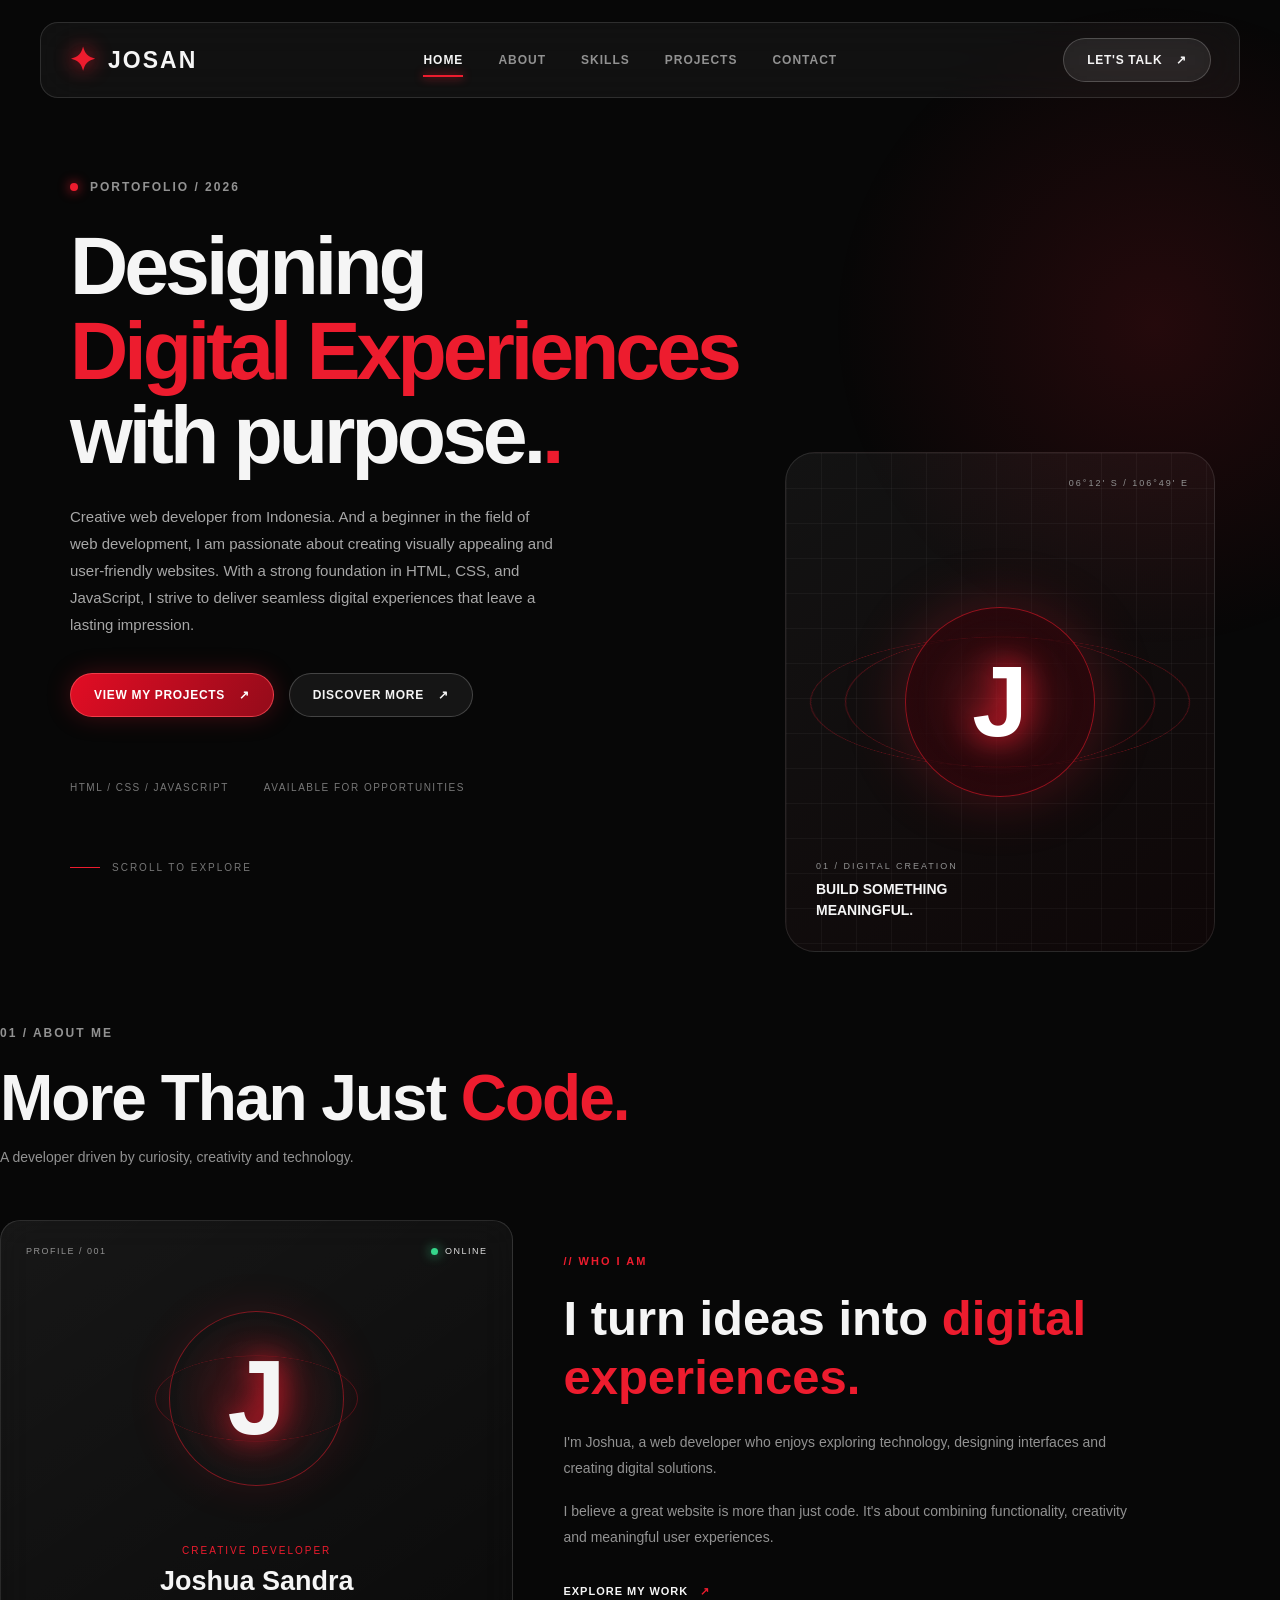
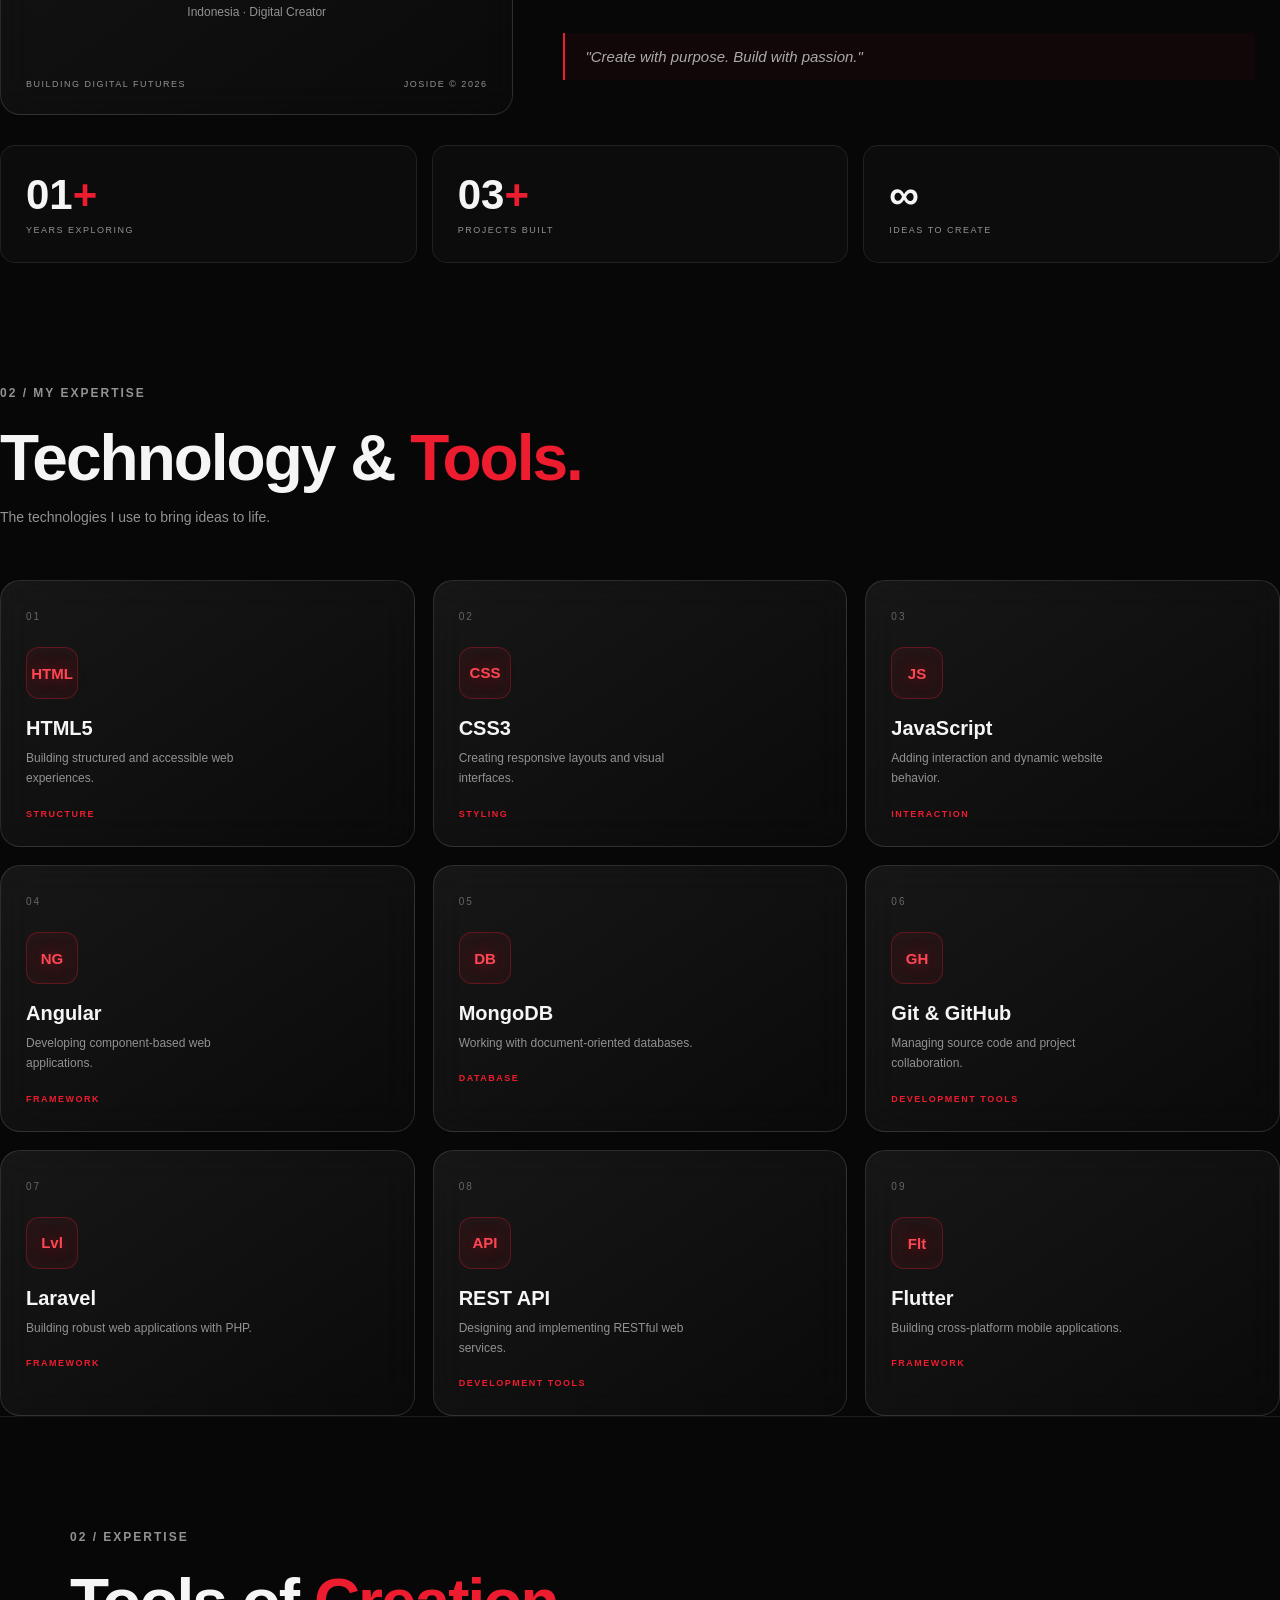
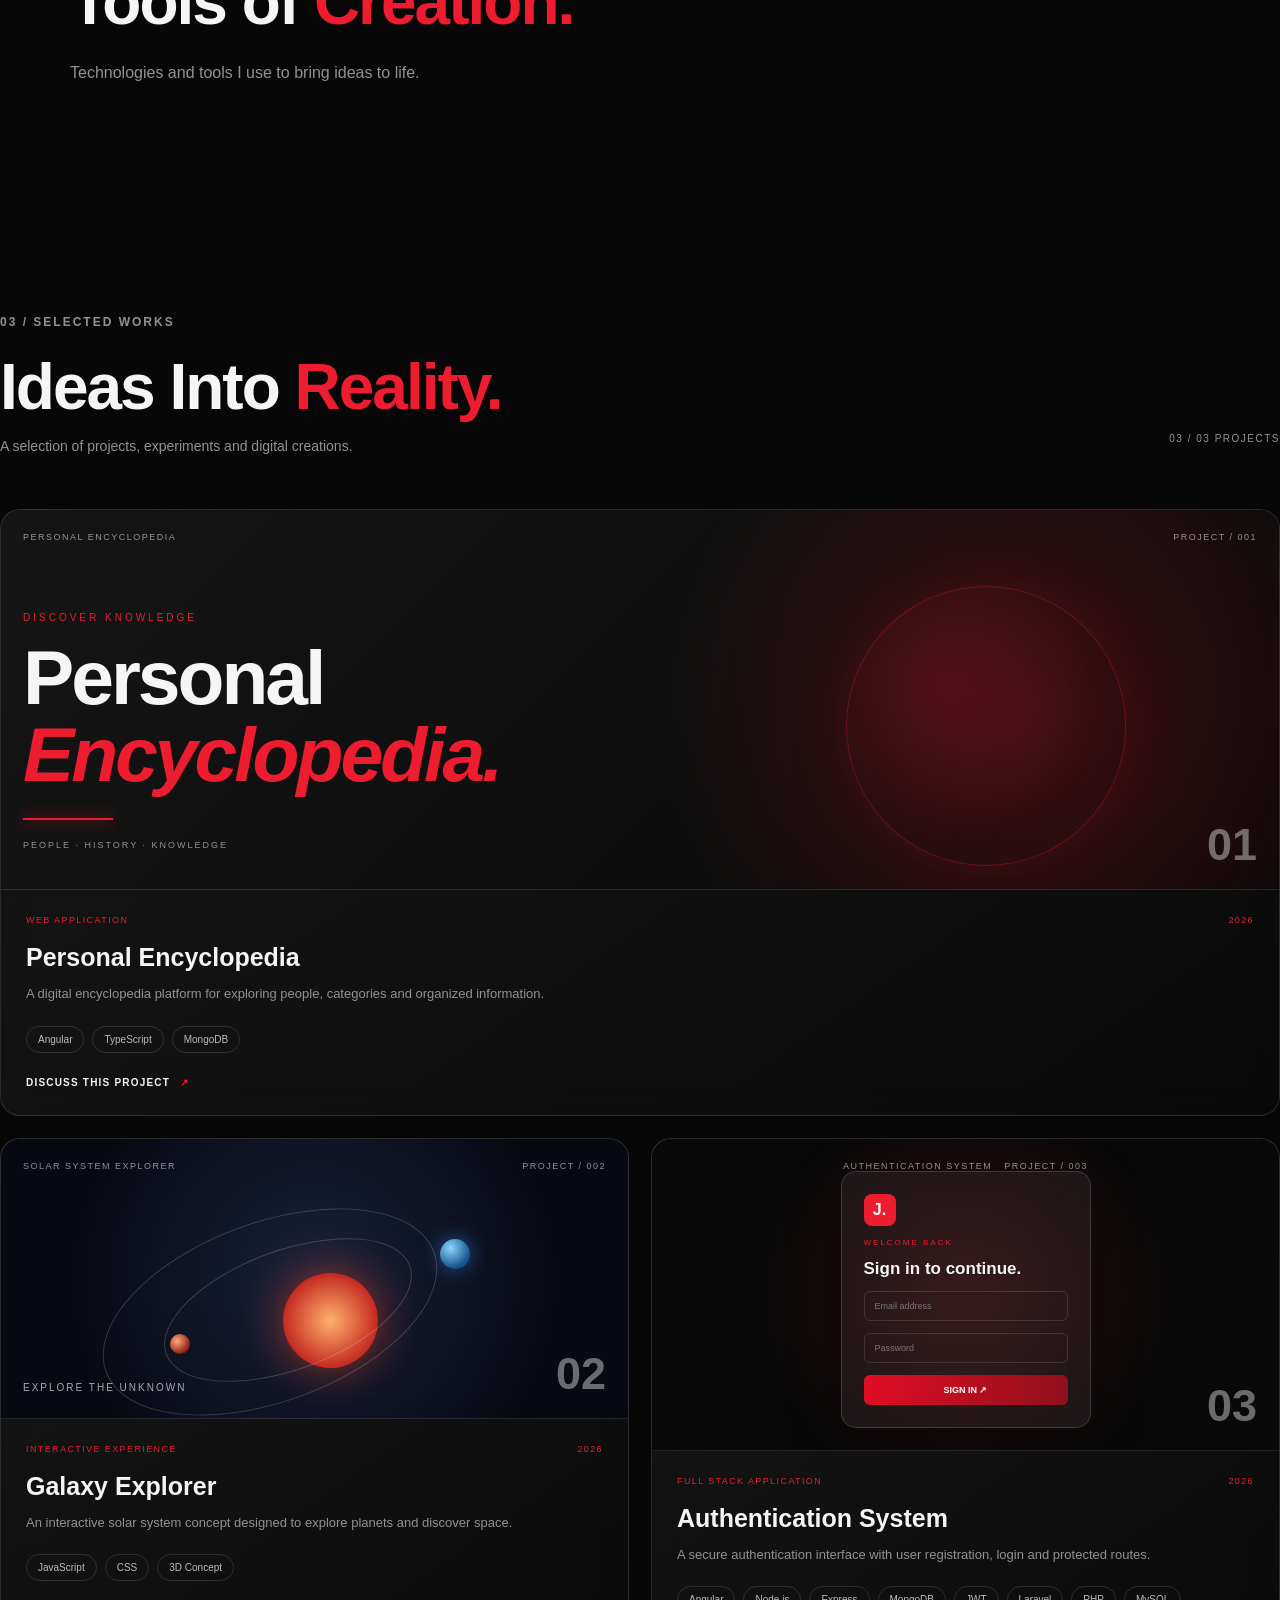
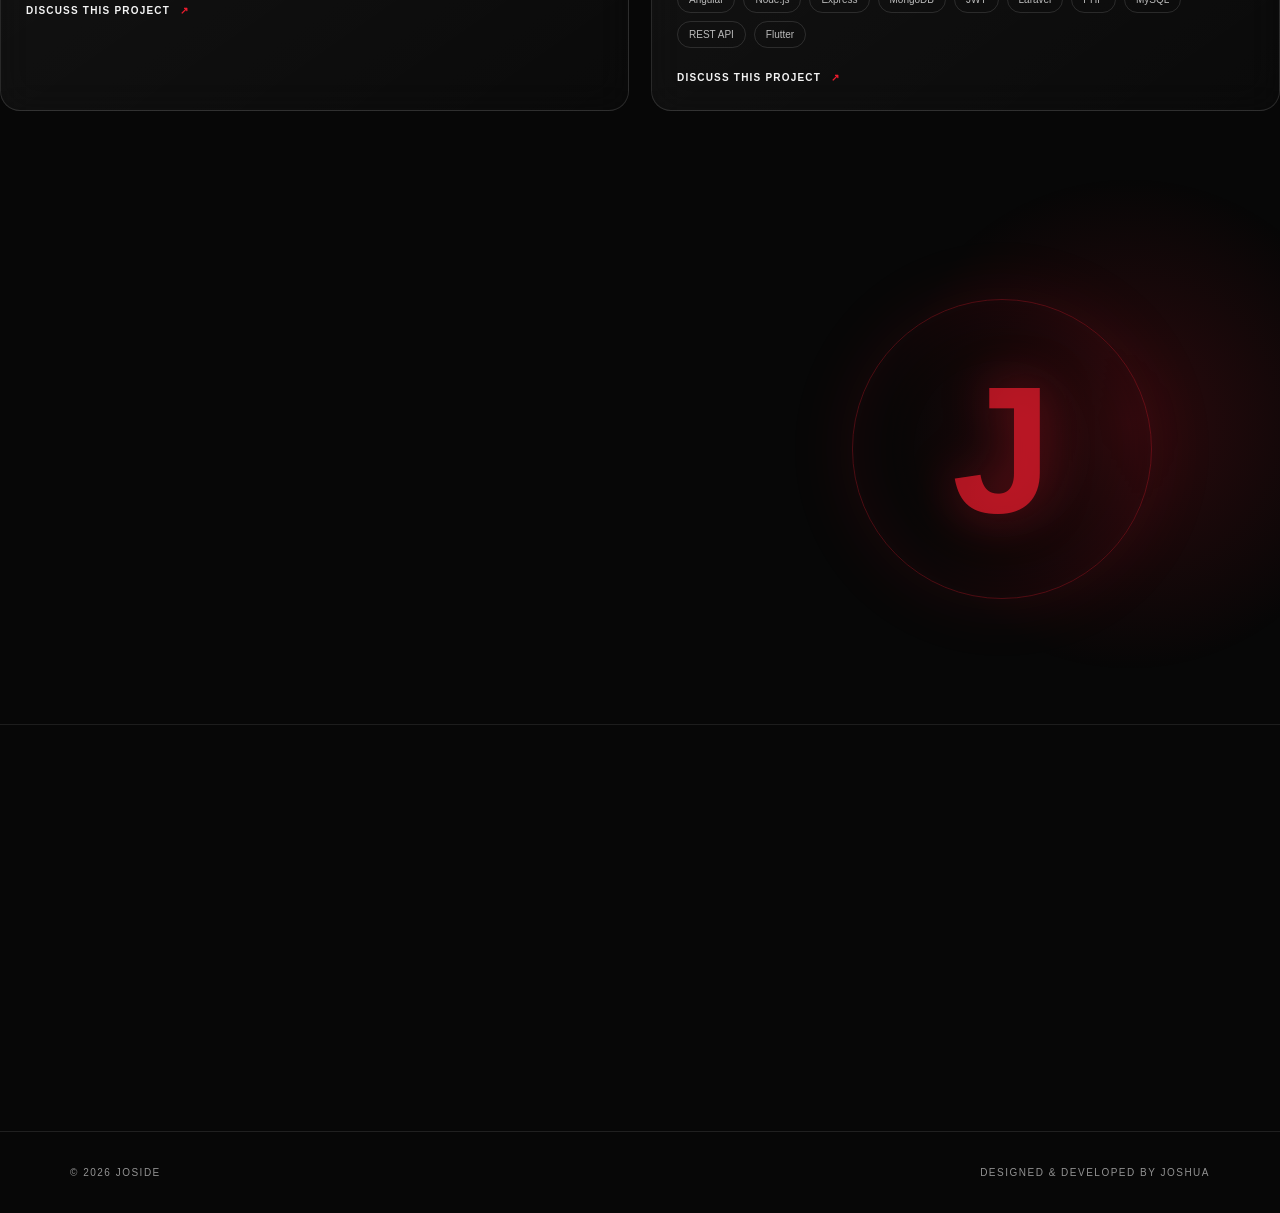
==== index.html @ 6353e004 "first-commit" ====
<!DOCTYPE html>
<html lang="en">
<head>
    <meta charset="UTF-8">
    <meta name="viewport" content="width=device-width, initial-scale=1.0">

    <meta name="description" content="Personal Portofolio.">
    <meta name="author" content="Josan">

    <title>Jp</title>

    <link rel="preconnect" href="https://fonts.googleapis.com">
    <link rel="preconnect" href="https://fonts.gstatic.com" crossorigin>

    <link href="https://fonts.googleapis.com/css2?family=DM+Sans:wght@400;500;600;700&family=Playfair+Display:wght@400;500;600;700&display=swap" rel="stylesheet">

    <link rel="stylesheet" href="css/style.css">
    <link rel="stylesheet" href="css/responsive.css">
</head>

<body>

    <div class="background-glow"></div>

    <header class="navbar">
        <a href="#home" class="logo">
            <span class="logo-symbol">✦</span>
            JOSAN   
        </a>

        <nav class="nav-menu" id="navMenu">
            <a href="#home" class="nav-link">Home</a>
            <a href="#about" class="nav-link">About</a>
            <a href="#skills" class="nav-link">Skills</a>
            <a href="#projects" class="nav-link">Projects</a>
            <a href="#contact" class="nav-link">Contact</a>
        </nav>

        <a href="#contact" class="nav-cta glass-button">
            Let's talk <span>↗</span>
        </a>

        <button class="menu-toggle" id="menuToggle"
            aria-label="Toggle navigation" aria-expanded="false">
            <span></span>
            <span></span>
        </button>
    </header>

    <main>

        <section class="hero section" id="home">

            <div class="hero-content reveal">
                <div class="eyebrow">
                    <span class="status-dot"></span>
                    PORTOFOLIO / 2026
                </div>

                <h1>
                    Designing<br>
                    <span class="text-red">Digital Experiences</span><br>
                    with purpose.<span class="text-red">.</span>
                </h1>

                <p class="hero-description">
                    Creative web developer from Indonesia.
                    And a beginner in the field of web development, I am passionate about creating visually appealing and user-friendly websites. With a strong foundation in HTML, CSS, and JavaScript, I strive to deliver seamless digital experiences that leave a lasting impression.
                </p>

                <div class="hero-actions">
                    <a href="#projects" class="primary-button">
                        View my projects <span>↗</span>
                    </a>

                    <a href="#about" class="glass-button">
                        Discover more <span>↗</span>
                    </a>
                </div>

                 <div class="hero-meta">
                    <span>HTML / CSS / JAVASCRIPT</span>
                    <span>AVAILABLE FOR OPPORTUNITIES</span>
                </div>
            </div>

            <!-- HERO VISUAL -->
            <div class="hero-visual reveal">
                <div class="visual-grid"></div>
                <div class="visual-orbit orbit-one"></div>
                <div class="visual-orbit orbit-two"></div>

                <div class="visual-core">
                    <span>J</span>
                </div>

                <div class="visual-label">
                    <span>01 / DIGITAL CREATION</span>
                    <strong>BUILD SOMETHING<br>MEANINGFUL.</strong>
                </div>

                <div class="visual-coordinate">
                    06°12' S / 106°49' E
                </div>
            </div>

            <div class="scroll-indicator">
                <span></span>
                SCROLL TO EXPLORE
            </div>

        </section>

        <!-- ABOUT -->
        
<!-- ABOUT -->
<section class="section about-section" id="about">

    <div class="section-heading reveal">
        <span class="section-index">01 / ABOUT ME</span>
        <h2>More Than Just <span class="text-red">Code.</span></h2>
        <p class="section-subtitle">
            A developer driven by curiosity, creativity and technology.
        </p>
    </div>

    <div class="about-grid">

        <!-- PROFILE PANEL -->
        <div class="about-profile glass-panel reveal">
            <div class="profile-top">
                <span>PROFILE / 001</span>
                <span class="profile-status">
                    <i></i> ONLINE
                </span>
            </div>

            <div class="profile-avatar">
                <span>J</span>
                <div class="avatar-orbit"></div>
            </div>

            <div class="profile-info">
                <span>CREATIVE DEVELOPER</span>
                <h3>Joshua Sandra</h3>
                <p>Indonesia · Digital Creator</p>
            </div>

            <div class="profile-bottom">
                <span>BUILDING DIGITAL FUTURES</span>
                <span>JOSIDE © 2026</span>
            </div>
        </div>

        <!-- ABOUT TEXT -->
        <div class="about-description reveal">
            <span class="mini-label">// WHO I AM</span>

            <h3>
                I turn ideas into
                <span class="text-red">digital experiences.</span>
            </h3>

            <p>
                I'm Joshua, a web developer who enjoys exploring
                technology, designing interfaces and creating
                digital solutions.
            </p>

            <p>
                I believe a great website is more than just code.
                It's about combining functionality, creativity
                and meaningful user experiences.
            </p>

            <a href="#projects" class="text-link">
                EXPLORE MY WORK <span>↗</span>
            </a>

            <div class="about-quote">
                "Create with purpose. Build with passion."
            </div>
        </div>

        <!-- STATS -->
        <div class="about-stats reveal">
            <div class="stat-item">
                <span class="stat-number">01<span>+</span></span>
                <span class="stat-label">YEARS EXPLORING</span>
            </div>

            <div class="stat-item">
                <span class="stat-number">03<span>+</span></span>
                <span class="stat-label">PROJECTS BUILT</span>
            </div>

            <div class="stat-item">
                <span class="stat-number">∞</span>
                <span class="stat-label">IDEAS TO CREATE</span>
            </div>
        </div>

    </div>
</section>


<!-- SKILLS -->
<section class="section skills-section" id="skills">

    <div class="section-heading reveal">
        <span class="section-index">02 / MY EXPERTISE</span>
        <h2>Technology & <span class="text-red">Tools.</span></h2>
        <p class="section-subtitle">
            The technologies I use to bring ideas to life.
        </p>
    </div>

    <div class="skills-grid">

        <article class="skill-card glass-panel reveal">
            <span class="skill-number">01</span>
            <div class="skill-icon">HTML</div>
            <h3>HTML5</h3>
            <p>Building structured and accessible web experiences.</p>
            <span class="skill-category">STRUCTURE</span>
        </article>

        <article class="skill-card glass-panel reveal">
            <span class="skill-number">02</span>
            <div class="skill-icon">CSS</div>
            <h3>CSS3</h3>
            <p>Creating responsive layouts and visual interfaces.</p>
            <span class="skill-category">STYLING</span>
        </article>

        <article class="skill-card glass-panel reveal">
            <span class="skill-number">03</span>
            <div class="skill-icon">JS</div>
            <h3>JavaScript</h3>
            <p>Adding interaction and dynamic website behavior.</p>
            <span class="skill-category">INTERACTION</span>
        </article>

        <article class="skill-card glass-panel reveal">
            <span class="skill-number">04</span>
            <div class="skill-icon">NG</div>
            <h3>Angular</h3>
            <p>Developing component-based web applications.</p>
            <span class="skill-category">FRAMEWORK</span>
        </article>

        <article class="skill-card glass-panel reveal">
            <span class="skill-number">05</span>
            <div class="skill-icon">DB</div>
            <h3>MongoDB</h3>
            <p>Working with document-oriented databases.</p>
            <span class="skill-category">DATABASE</span>
        </article>

        <article class="skill-card glass-panel reveal">
            <span class="skill-number">06</span>
            <div class="skill-icon">GH</div>
            <h3>Git & GitHub</h3>
            <p>Managing source code and project collaboration.</p>
            <span class="skill-category">DEVELOPMENT TOOLS</span>
        </article>

         <article class="skill-card glass-panel reveal">
            <span class="skill-number">07</span>
            <div class="skill-icon">Lvl</div>
            <h3>Laravel</h3>
            <p>Building robust web applications with PHP.</p>
            <span class="skill-category">FRAMEWORK</span>
        </article>

         <article class="skill-card glass-panel reveal">
            <span class="skill-number">08</span>
            <div class="skill-icon">API</div>
            <h3>REST API</h3>
            <p>Designing and implementing RESTful web services.</p>
            <span class="skill-category">DEVELOPMENT TOOLS</span>
        </article>

         <article class="skill-card glass-panel reveal">
            <span class="skill-number">09</span>
            <div class="skill-icon">Flt</div>
            <h3>Flutter</h3>
            <p>Building cross-platform mobile applications.</p>
            <span class="skill-category">FRAMEWORK</span>
        </article>

    </div>
</section>


        <!-- SKILLS -->
        <section class="section content-section" id="skills">
            <div class="section-heading reveal">
                <span class="section-index">02 / EXPERTISE</span>
                <h2>Tools of <span class="text-red">Creation.</span></h2>
            </div>

            <p class="section-placeholder reveal">
                Technologies and tools I use to bring ideas to life.
            </p>
        </section>

        <!-- PROJECTS -->
       
<!-- PROJECTS -->
<section class="section projects-section" id="projects">

    <div class="projects-heading reveal">
        <div>
            <span class="section-index">03 / SELECTED WORKS</span>
            <h2>Ideas Into <span class="text-red">Reality.</span></h2>
            <p class="section-subtitle">
                A selection of projects, experiments and digital creations.
            </p>
        </div>

        <span class="projects-count">03 / 03 PROJECTS</span>
    </div>

    <div class="projects-grid">

        <!-- PROJECT 01 -->
        <article class="project-card project-featured glass-panel reveal">

            <div class="project-preview encyclopedia-preview">
                <div class="preview-topbar">
                    <span>PERSONAL ENCYCLOPEDIA</span>
                    <span>PROJECT / 001</span>
                </div>

                <div class="encyclopedia-content">
                    <span class="preview-label">DISCOVER KNOWLEDGE</span>
                    <h3>Personal<br><span>Encyclopedia.</span></h3>
                    <div class="preview-line"></div>
                    <span class="preview-caption">PEOPLE · HISTORY · KNOWLEDGE</span>
                </div>

                <div class="preview-orb"></div>
                <span class="preview-index">01</span>
            </div>

            <div class="project-info">
                <div class="project-meta">
                    <span>WEB APPLICATION</span>
                    <span>2026</span>
                </div>

                <h3>Personal Encyclopedia</h3>

                <p>
                    A digital encyclopedia platform for exploring
                    people, categories and organized information.
                </p>

                <div class="project-tags">
                    <span>Angular</span>
                    <span>TypeScript</span>
                    <span>MongoDB</span>
                </div>

                <a href="#contact" class="project-link">
                    DISCUSS THIS PROJECT <span>↗</span>
                </a>
            </div>

        </article>


        <!-- PROJECT 02 -->
        <article class="project-card glass-panel reveal">

            <div class="project-preview galaxy-preview">
                <div class="preview-topbar">
                    <span>SOLAR SYSTEM EXPLORER</span>
                    <span>PROJECT / 002</span>
                </div>

                <div class="planet planet-sun"></div>
                <div class="planet planet-earth"></div>
                <div class="planet planet-mars"></div>

                <div class="planet-orbit orbit-earth"></div>
                <div class="planet-orbit orbit-mars"></div>

                <span class="galaxy-caption">EXPLORE THE UNKNOWN</span>
                <span class="preview-index">02</span>
            </div>

            <div class="project-info">
                <div class="project-meta">
                    <span>INTERACTIVE EXPERIENCE</span>
                    <span>2026</span>
                </div>

                <h3>Galaxy Explorer</h3>

                <p>
                    An interactive solar system concept designed
                    to explore planets and discover space.
                </p>

                <div class="project-tags">
                    <span>JavaScript</span>
                    <span>CSS</span>
                    <span>3D Concept</span>
                </div>

                <a href="#contact" class="project-link">
                    DISCUSS THIS PROJECT <span>↗</span>
                </a>
            </div>

        </article>


        <!-- PROJECT 03 -->
        <article class="project-card glass-panel reveal">

            <div class="project-preview auth-preview">
                <div class="preview-topbar">
                    <span>AUTHENTICATION SYSTEM</span>
                    <span>PROJECT / 003</span>
                </div>

                <div class="auth-window">
                    <div class="auth-logo">J.</div>
                    <span>WELCOME BACK</span>
                    <strong>Sign in to continue.</strong>

                    <div class="auth-input">Email address</div>
                    <div class="auth-input">Password</div>

                    <div class="auth-submit">SIGN IN ↗</div>
                </div>

                <span class="preview-index">03</span>
            </div>

            <div class="project-info">
                <div class="project-meta">
                    <span>FULL STACK APPLICATION</span>
                    <span>2026</span>
                </div>

                <h3>Authentication System</h3>

                <p>
                    A secure authentication interface with
                    user registration, login and protected routes.
                </p>

                <div class="project-tags">
                    <span>Angular</span>
                    <span>Node.js</span>
                    <span>Express</span>
                    <span>MongoDB</span>
                    <span>JWT</span>
                    <span>Laravel</span>
                    <span>PHP</span>
                    <span>MySQL</span>
                    <span>REST API</span>
                    <span>Flutter</span>
                </div>

                <a href="#contact" class="project-link">
                    DISCUSS THIS PROJECT <span>↗</span>
                </a>
            </div>

        </article>

    </div>

    <div class="projects-footer reveal">
        <span>MORE IDEAS ARE CURRENTLY IN DEVELOPMENT.</span>
        <span class="text-red">ALWAYS BUILDING. ALWAYS LEARNING.</span>
    </div>

</section>


<!-- CONTACT -->
<section class="section contact-section" id="contact">

    <div class="contact-glow"></div>

    <div class="contact-content reveal">

        <span class="section-index">04 / CONTACT</span>

        <h2>
            Have an idea?<br>
            Let's make it
            <span class="text-red">real.</span>
        </h2>

        <p>
            I'm always interested in meaningful projects,
            creative collaborations and new opportunities.
        </p>

        <a href="mailto:Joshuasandra54@gmail.com"
           class="primary-button contact-button">
            GET IN TOUCH <span>↗</span>
        </a>

    </div>

    <div class="contact-decoration">
        <span>J</span>
    </div>

</section>


        <!-- CONTACT -->
        <section class="section content-section" id="contact">
            <div class="section-heading reveal">
                <span class="section-index">04 / GET IN TOUCH</span>
                <h2>Let's create<br>something <span class="text-red">great.</span></h2>
            </div>
        </section>

    </main>

    <footer class="footer">
        <span>© 2026 JOSIDE</span>
        <span>DESIGNED & DEVELOPED BY JOSHUA</span>
    </footer>

    <script src="js/main.js"></script>
</body>
</html>
---- css/style.css ----
/* =========================
   ROOT & DESIGN SYSTEM
========================= */

:root {
    --black: #070707;
    --surface: #101010;
    --white: #f5f5f5;
    --gray: #929292;
    --red: #ed1c2e;
    --red-dark: #8f101c;

    --font-main: 'Inter', sans-serif;
    --font-display: 'Space Grotesk', sans-serif;

    --container: 1440px;
}

/* RESET */

* {
    margin: 0;
    padding: 0;
    box-sizing: border-box;
}

html {
    scroll-behavior: smooth;
    scroll-padding-top: 100px;
}

body {
    background: var(--black);
    color: var(--white);
    font-family: var(--font-main);
    overflow-x: hidden;
}

a {
    color: inherit;
    text-decoration: none;
}

button {
    font: inherit;
}

/* BACKGROUND */

.background-glow {
    position: fixed;
    width: 650px;
    height: 650px;
    top: 0;
    right: -200px;

    background: radial-gradient(
        circle,
        rgba(237, 28, 46, 0.13),
        transparent 70%
    );

    pointer-events: none;
    z-index: -1;
}

/* NAVBAR */

.navbar {
    position: fixed;
    top: 22px;
    left: 50%;
    transform: translateX(-50%);

    width: min(calc(100% - 80px), var(--container));
    height: 76px;

    display: flex;
    align-items: center;
    justify-content: space-between;

    padding: 0 28px;

    background: rgba(255, 255, 255, 0.045);
    border: 1px solid rgba(255, 255, 255, 0.12);
    border-radius: 18px;

    backdrop-filter: blur(20px);
    -webkit-backdrop-filter: blur(20px);

    z-index: 1000;
}

.logo {
    display: flex;
    align-items: center;
    gap: 10px;

    font-family: var(--font-display);
    font-size: 23px;
    font-weight: 700;
    letter-spacing: 2px;
}

.logo-symbol {
    color: var(--red);
    font-size: 32px;
    text-shadow: 0 0 20px var(--red);
}

.nav-menu {
    display: flex;
    align-items: center;
    gap: 35px;
}

.nav-link {
    position: relative;
    color: var(--gray);
    font-size: 12px;
    font-weight: 600;
    text-transform: uppercase;
    letter-spacing: 1px;
    transition: color 0.3s ease;
}

.nav-link:hover,
.nav-link.active {
    color: var(--white);
}

.nav-link.active::after {
    content: "";
    position: absolute;
    left: 0;
    bottom: -10px;

    width: 100%;
    height: 2px;

    background: var(--red);
    box-shadow: 0 0 10px var(--red);
}

/* BUTTONS */

.glass-button,
.primary-button {
    display: inline-flex;
    align-items: center;
    justify-content: center;
    gap: 14px;

    padding: 14px 23px;
    border-radius: 50px;

    font-size: 12px;
    font-weight: 700;
    text-transform: uppercase;
    letter-spacing: 0.7px;

    transition: all 0.3s ease;
}

.glass-button {
    color: var(--white);
    background: rgba(255, 255, 255, 0.06);
    border: 1px solid rgba(255, 255, 255, 0.2);

    backdrop-filter: blur(15px);
}

.glass-button:hover {
    background: rgba(255, 255, 255, 0.14);
    border-color: rgba(237, 28, 46, 0.7);
    transform: translateY(-3px);
    box-shadow: 0 8px 25px rgba(237, 28, 46, 0.15);
}

.primary-button {
    color: white;
    background: linear-gradient(120deg, #e20d24, #940b1a);
    border: 1px solid rgba(255, 80, 90, 0.7);

    box-shadow: 0 0 25px rgba(237, 28, 46, 0.25);
}

.primary-button:hover {
    transform: translateY(-3px);
    box-shadow: 0 0 35px rgba(237, 28, 46, 0.5);
}

/* HERO */

.hero {
    position: relative;
    min-height: 100vh;
    max-width: var(--container);
    margin: auto;

    padding: 180px 70px 110px;

    display: flex;
    align-items: center;
}

.hero-content {
    position: relative;
    max-width: 760px;
    z-index: 2;
}

.eyebrow,
.section-index {
    color: var(--gray);
    font-size: 12px;
    font-weight: 700;
    letter-spacing: 2px;
}

.eyebrow {
    display: flex;
    align-items: center;
    gap: 12px;
    margin-bottom: 30px;
}

.status-dot {
    width: 8px;
    height: 8px;
    border-radius: 50%;
    background: #ed1c2e;
    box-shadow: 0 0 12px #ed1c2e;
}

.hero h1 {
    font-family: var(--font-display);
    font-size: clamp(48px, 6.3vw, 88px);
    line-height: 1.05;
    font-weight: 700;
    letter-spacing: -4px;
}

.text-red {
    color: var(--red);
}

.hero-description {
    max-width: 490px;
    margin-top: 25px;

    color: #a7a7a7;
    font-size: 15px;
    line-height: 1.8;
}

.hero-actions {
    display: flex;
    gap: 15px;
    flex-wrap: wrap;
    margin-top: 35px;
}

.hero-meta {
    display: flex;
    flex-wrap: wrap;
    gap: 35px;
    margin-top: 65px;

    color: #777;
    font-size: 10px;
    letter-spacing: 1.5px;
}

/* HERO VISUAL */

.hero-visual {
    position: absolute;
    right: 65px;
    top: 50%;

    width: 430px;
    height: 500px;

    transform: translateY(-45%);

    display: flex;
    align-items: center;
    justify-content: center;

    border: 1px solid rgba(255, 255, 255, 0.1);
    border-radius: 30px;

    background: linear-gradient(
        145deg,
        rgba(255, 255, 255, 0.05),
        rgba(237, 28, 46, 0.035)
    );

    overflow: hidden;
}

.visual-grid {
    position: absolute;
    inset: 0;

    background-image:
        linear-gradient(rgba(255,255,255,.035) 1px, transparent 1px),
        linear-gradient(90deg, rgba(255,255,255,.035) 1px, transparent 1px);

    background-size: 35px 35px;
}

.visual-core {
    width: 190px;
    height: 190px;

    display: grid;
    place-items: center;

    border-radius: 50%;
    border: 1px solid rgba(237, 28, 46, 0.6);

    background: radial-gradient(
        circle,
        rgba(237, 28, 46, 0.35),
        rgba(20, 5, 8, 0.8) 70%
    );

    box-shadow:
        0 0 60px rgba(237, 28, 46, 0.25),
        inset 0 0 40px rgba(237, 28, 46, 0.2);

    z-index: 2;
}

.visual-core span {
    font-family: var(--font-display);
    font-size: 100px;
    font-weight: 700;
    color: white;
    text-shadow: 0 0 30px var(--red);
}

.visual-orbit {
    position: absolute;
    width: 310px;
    height: 310px;

    border: 1px solid rgba(237, 28, 46, 0.35);
    border-radius: 50%;
}

.orbit-one {
    transform: rotateX(65deg) rotateZ(20deg);
}

.orbit-two {
    width: 380px;
    height: 380px;
    transform: rotateX(70deg) rotateZ(-30deg);
}

.visual-label {
    position: absolute;
    bottom: 30px;
    left: 30px;

    display: flex;
    flex-direction: column;
    gap: 8px;
}

.visual-label span,
.visual-coordinate {
    color: var(--gray);
    font-size: 9px;
    letter-spacing: 2px;
}

.visual-label strong {
    font-family: var(--font-display);
    font-size: 14px;
    line-height: 1.5;
}

.visual-coordinate {
    position: absolute;
    right: 25px;
    top: 25px;
}

/* SCROLL INDICATOR */

.scroll-indicator {
    position: absolute;
    bottom: 30px;
    left: 70px;

    display: flex;
    align-items: center;
    gap: 12px;

    color: #777;
    font-size: 10px;
    letter-spacing: 2px;
}

.scroll-indicator span {
    width: 30px;
    height: 1px;
    background: var(--red);
}

/* CONTENT SECTIONS */

.content-section {
    max-width: var(--container);
    margin: auto;
    padding: 110px 70px;

    border-top: 1px solid rgba(255, 255, 255, 0.09);
}

.section-heading h2 {
    margin-top: 20px;
    font-family: var(--font-display);
    font-size: clamp(40px, 5vw, 65px);
    letter-spacing: -2px;
}

.section-placeholder {
    margin-top: 25px;
    color: var(--gray);
}

/* FOOTER */

.footer {
    display: flex;
    justify-content: space-between;
    gap: 20px;

    padding: 35px 70px;

    border-top: 1px solid rgba(255, 255, 255, 0.1);

    color: var(--gray);
    font-size: 10px;
    letter-spacing: 1.5px;
}

/* REVEAL ANIMATION */

.reveal {
    opacity: 0;
    transform: translateY(45px);
    filter: blur(8px);

    transition:
        opacity 0.8s ease,
        transform 0.8s ease,
        filter 0.8s ease;
}

.reveal.active {
    opacity: 1;
    transform: translateY(0);
    filter: blur(0);
}

@media (prefers-reduced-motion: reduce) {
    *,
    *::before,
    *::after {
        scroll-behavior: auto !important;
        animation-duration: 0.01ms !important;
        transition-duration: 0.01ms !important;
    }

    .reveal {
        opacity: 1;
        transform: none;
        filter: none;
    }
}


/* =========================
   GLASS PANEL
========================= */

.glass-panel {
    background: linear-gradient(
        145deg,
        rgba(255, 255, 255, 0.065),
        rgba(255, 255, 255, 0.015)
    );

    border: 1px solid rgba(255, 255, 255, 0.12);
    backdrop-filter: blur(18px);
    -webkit-backdrop-filter: blur(18px);

    border-radius: 20px;
    position: relative;
    overflow: hidden;
}

.glass-panel::before {
    content: "";
    position: absolute;
    inset: 0;
    background: linear-gradient(
        120deg,
        transparent 30%,
        rgba(255, 255, 255, 0.045),
        transparent 70%
    );
    transform: translateX(-100%);
    transition: transform 0.7s ease;
    pointer-events: none;
}

.glass-panel:hover::before {
    transform: translateX(100%);
}

/* =========================
   SECTION SUBTITLE
========================= */

.section-subtitle {
    color: var(--gray);
    font-size: 14px;
    margin-top: 14px;
    max-width: 550px;
}

/* =========================
   ABOUT SECTION
========================= */

.about-section {
    padding-top: 120px;
}

.about-grid {
    display: grid;
    grid-template-columns: 0.9fr 1.3fr;
    gap: 25px;
    margin-top: 55px;
}

/* PROFILE */

.about-profile {
    min-height: 440px;
    padding: 25px;

    display: flex;
    flex-direction: column;
    justify-content: space-between;
}

.profile-top,
.profile-bottom {
    display: flex;
    align-items: center;
    justify-content: space-between;
    gap: 10px;

    color: var(--gray);
    font-size: 9px;
    letter-spacing: 1.5px;
}

.profile-status {
    display: flex;
    align-items: center;
    gap: 7px;
    color: #ddd;
}

.profile-status i {
    width: 7px;
    height: 7px;
    background: #35d58a;
    border-radius: 50%;
    box-shadow: 0 0 12px #35d58a;
}

.profile-avatar {
    position: relative;
    width: 175px;
    height: 175px;
    margin: 20px auto;

    display: grid;
    place-items: center;

    border-radius: 50%;
    border: 1px solid rgba(237, 28, 46, 0.5);

    background: radial-gradient(
        circle,
        rgba(237, 28, 46, 0.25),
        rgba(20, 20, 20, 0.9) 70%
    );

    box-shadow: 0 0 45px rgba(237, 28, 46, 0.12);
}

.profile-avatar > span {
    font-family: var(--font-display);
    font-size: 105px;
    font-weight: 700;
    text-shadow: 0 0 30px var(--red);
}

.avatar-orbit {
    position: absolute;
    inset: -15px;
    border: 1px solid rgba(237, 28, 46, 0.3);
    border-radius: 50%;
    transform: rotateX(65deg);
}

.profile-info {
    text-align: center;
    margin-bottom: 25px;
}

.profile-info > span {
    color: var(--red);
    font-size: 10px;
    letter-spacing: 2px;
}

.profile-info h3 {
    font-family: var(--font-display);
    font-size: 27px;
    margin: 8px 0;
}

.profile-info p {
    color: var(--gray);
    font-size: 12px;
}

/* ABOUT DESCRIPTION */

.about-description {
    padding: 35px 25px;
    display: flex;
    flex-direction: column;
    justify-content: center;
}

.mini-label {
    color: var(--red);
    font-size: 11px;
    letter-spacing: 2px;
    font-weight: 700;
}

.about-description h3 {
    font-family: var(--font-display);
    font-size: clamp(34px, 4vw, 49px);
    line-height: 1.2;
    margin: 22px 0;
}

.about-description p {
    color: var(--gray);
    font-size: 14px;
    line-height: 1.9;
    margin-bottom: 16px;
    max-width: 580px;
}

.text-link {
    width: fit-content;
    margin-top: 18px;
    color: var(--white);
    font-size: 11px;
    font-weight: 700;
    letter-spacing: 1px;
    transition: color 0.3s ease;
}

.text-link span {
    color: var(--red);
    margin-left: 8px;
}

.text-link:hover {
    color: var(--red);
}

.about-quote {
    margin-top: 35px;
    padding: 15px 20px;
    border-left: 2px solid var(--red);

    background: rgba(237, 28, 46, 0.045);

    color: #aaa;
    font-family: var(--font-display);
    font-style: italic;
    font-size: 15px;
}

/* ABOUT STATS */

.about-stats {
    grid-column: 1 / -1;

    display: grid;
    grid-template-columns: repeat(3, 1fr);
    gap: 15px;
    margin-top: 5px;
}

.stat-item {
    padding: 25px;
    background: rgba(255, 255, 255, 0.025);
    border: 1px solid rgba(255, 255, 255, 0.08);
    border-radius: 15px;
}

.stat-number {
    display: block;
    font-family: var(--font-display);
    font-size: 42px;
    font-weight: 700;
}

.stat-number span {
    color: var(--red);
}

.stat-label {
    color: var(--gray);
    font-size: 9px;
    letter-spacing: 1.5px;
}

/* =========================
   SKILLS SECTION
========================= */

.skills-section {
    padding-top: 120px;
}

.skills-grid {
    display: grid;
    grid-template-columns: repeat(3, 1fr);
    gap: 18px;
    margin-top: 55px;
}

.skill-card {
    min-height: 240px;
    padding: 25px;

    transition:
        transform 0.35s ease,
        border-color 0.35s ease,
        box-shadow 0.35s ease;
}

.skill-card:hover {
    transform: translateY(-9px);
    border-color: rgba(237, 28, 46, 0.55);
    box-shadow: 0 15px 40px rgba(237, 28, 46, 0.09);
}

.skill-number {
    color: #656565;
    font-size: 10px;
    letter-spacing: 2px;
}

.skill-icon {
    width: 52px;
    height: 52px;
    margin: 23px 0 18px;

    display: grid;
    place-items: center;

    border-radius: 13px;
    border: 1px solid rgba(237, 28, 46, 0.3);

    background: rgba(237, 28, 46, 0.08);
    color: #ff4655;

    font-family: var(--font-display);
    font-weight: 700;
    font-size: 15px;

    text-shadow: 0 0 15px rgba(237, 28, 46, 0.5);
}

.skill-card h3 {
    font-family: var(--font-display);
    font-size: 20px;
    margin-bottom: 8px;
}

.skill-card p {
    color: var(--gray);
    font-size: 12px;
    line-height: 1.7;
    max-width: 250px;
}

.skill-category {
    display: inline-block;
    margin-top: 20px;
    color: var(--red);
    font-size: 9px;
    font-weight: 700;
    letter-spacing: 1.5px;
}

/* STAGGERED REVEAL */

.about-grid .reveal:nth-child(2),
.skills-grid .reveal:nth-child(2) {
    transition-delay: 0.12s;
}

.skills-grid .reveal:nth-child(3) {
    transition-delay: 0.20s;
}

.skills-grid .reveal:nth-child(4) {
    transition-delay: 0.08s;
}

.skills-grid .reveal:nth-child(5) {
    transition-delay: 0.16s;
}

.skills-grid .reveal:nth-child(6) {
    transition-delay: 0.24s;
}


/* =========================
   PROJECT SHOWCASE
========================= */

.projects-section {
    padding-top: 120px;
}

.projects-heading {
    display: flex;
    justify-content: space-between;
    align-items: end;
    gap: 25px;
}

.projects-heading h2 {
    margin-top: 20px;
    font-family: var(--font-display);
    font-size: clamp(40px, 5vw, 65px);
    letter-spacing: -2px;
}

.projects-count {
    color: var(--gray);
    font-size: 10px;
    letter-spacing: 1.5px;
    padding-bottom: 10px;
}

.projects-grid {
    display: grid;
    grid-template-columns: repeat(2, minmax(0, 1fr));
    gap: 22px;
    margin-top: 55px;
}

.project-card {
    transition:
        transform 0.35s ease,
        border-color 0.35s ease,
        box-shadow 0.35s ease;
}

.project-card:hover {
    transform: translateY(-7px);
    border-color: rgba(237, 28, 46, 0.55);
    box-shadow: 0 18px 45px rgba(237, 28, 46, 0.09);
}

.project-featured {
    grid-column: 1 / -1;
}

.project-preview {
    position: relative;
    min-height: 280px;
    padding: 22px;
    overflow: hidden;

    background: #101010;
    border-bottom: 1px solid rgba(255,255,255,.1);
}

.project-featured .project-preview {
    min-height: 380px;
}

.preview-topbar {
    position: relative;
    z-index: 3;

    display: flex;
    justify-content: space-between;
    gap: 12px;

    color: rgba(255,255,255,.55);
    font-size: 9px;
    letter-spacing: 1.5px;
}

.preview-index {
    position: absolute;
    right: 22px;
    bottom: 18px;

    color: rgba(255,255,255,.4);
    font-family: var(--font-display);
    font-size: 45px;
    font-weight: 700;
}

/* PERSONAL ENCYCLOPEDIA PREVIEW */

.encyclopedia-preview {
    background:
        radial-gradient(
            circle at 80% 55%,
            rgba(237,28,46,.22),
            transparent 35%
        ),
        linear-gradient(135deg, #151515, #080808);
}

.encyclopedia-content {
    position: relative;
    z-index: 2;
    margin-top: 65px;
}

.preview-label {
    color: var(--red);
    font-size: 10px;
    letter-spacing: 3px;
}

.encyclopedia-content h3 {
    margin-top: 14px;
    font-family: var(--font-display);
    font-size: clamp(42px, 6vw, 78px);
    line-height: 1;
    letter-spacing: -3px;
}

.encyclopedia-content h3 span {
    color: var(--red);
    font-style: italic;
}

.preview-line {
    width: 90px;
    height: 2px;
    margin: 25px 0 14px;
    background: var(--red);
    box-shadow: 0 0 15px var(--red);
}

.preview-caption {
    color: var(--gray);
    font-size: 9px;
    letter-spacing: 2px;
}

.preview-orb {
    position: absolute;
    width: 280px;
    height: 280px;
    right: 12%;
    top: 20%;

    border: 1px solid rgba(237,28,46,.3);
    border-radius: 50%;

    background: radial-gradient(
        circle at 35% 35%,
        rgba(237,28,46,.18),
        transparent 65%
    );

    box-shadow: 0 0 70px rgba(237,28,46,.12);
}

/* GALAXY PREVIEW */

.galaxy-preview {
    background:
        radial-gradient(circle at 50% 50%, #18213b, #080a13 70%);
}

.planet {
    position: absolute;
    border-radius: 50%;
}

.planet-sun {
    width: 95px;
    height: 95px;
    top: 48%;
    left: 45%;

    background: radial-gradient(circle, #ffb16c, #c42a21 70%);
    box-shadow: 0 0 45px rgba(255,75,35,.55);
}

.planet-earth {
    width: 30px;
    height: 30px;
    top: 36%;
    left: 70%;

    background: radial-gradient(circle at 35% 30%, #8bd7ff, #17518e 70%);
    box-shadow: 0 0 20px rgba(60,150,255,.5);
}

.planet-mars {
    width: 20px;
    height: 20px;
    top: 70%;
    left: 27%;

    background: radial-gradient(circle at 35% 35%, #ffab7c, #8e2117 70%);
}

.planet-orbit {
    position: absolute;
    border: 1px solid rgba(255,255,255,.18);
    border-radius: 50%;
    transform: rotate(-20deg);
}

.orbit-earth {
    width: 260px;
    height: 120px;
    top: 40%;
    left: 25%;
}

.orbit-mars {
    width: 350px;
    height: 180px;
    top: 30%;
    left: 15%;
}

.galaxy-caption {
    position: absolute;
    left: 22px;
    bottom: 25px;

    color: rgba(255,255,255,.65);
    font-size: 10px;
    letter-spacing: 2px;
}

/* AUTH PREVIEW */

.auth-preview {
    display: grid;
    place-items: center;

    background:
        radial-gradient(circle at 50% 50%, rgba(237,28,46,.16), transparent 60%),
        #090909;
}

.auth-window {
    width: min(250px, 85%);
    padding: 22px;

    display: flex;
    flex-direction: column;
    gap: 12px;

    background: rgba(255,255,255,.055);
    border: 1px solid rgba(255,255,255,.15);
    border-radius: 15px;

    backdrop-filter: blur(15px);
    box-shadow: 0 15px 50px rgba(0,0,0,.4);
}

.auth-logo {
    width: 32px;
    height: 32px;
    display: grid;
    place-items: center;

    color: white;
    background: var(--red);
    border-radius: 8px;
    font-weight: 800;
}

.auth-window > span {
    color: var(--red);
    font-size: 8px;
    letter-spacing: 2px;
}

.auth-window strong {
    font-family: var(--font-display);
    font-size: 17px;
}

.auth-input {
    padding: 9px 10px;
    border: 1px solid rgba(255,255,255,.12);
    border-radius: 6px;

    color: #777;
    font-size: 9px;
}

.auth-submit {
    padding: 10px;
    text-align: center;
    border-radius: 6px;

    background: linear-gradient(100deg, #e20d24, #8f101c);
    color: white;
    font-size: 9px;
    font-weight: 700;
}

/* PROJECT INFORMATION */

.project-info {
    padding: 25px;
}

.project-meta {
    display: flex;
    justify-content: space-between;
    gap: 10px;

    color: var(--red);
    font-size: 9px;
    letter-spacing: 1.4px;
}

.project-info h3 {
    margin-top: 18px;
    font-family: var(--font-display);
    font-size: 25px;
}

.project-info p {
    max-width: 550px;
    margin-top: 10px;

    color: var(--gray);
    font-size: 13px;
    line-height: 1.8;
}

.project-tags {
    display: flex;
    flex-wrap: wrap;
    gap: 8px;
    margin-top: 20px;
}

.project-tags span {
    padding: 7px 11px;
    border: 1px solid rgba(255,255,255,.12);
    border-radius: 30px;

    color: #bbb;
    font-size: 10px;
}

.project-link {
    display: inline-flex;
    gap: 10px;
    align-items: center;

    margin-top: 24px;
    color: var(--white);

    font-size: 10px;
    font-weight: 700;
    letter-spacing: 1.2px;

    transition: color .3s ease;
}

.project-link span {
    color: var(--red);
}

.project-link:hover {
    color: var(--red);
}

.projects-footer {
    display: flex;
    justify-content: space-between;
    flex-wrap: wrap;
    gap: 15px;

    margin-top: 30px;
    padding-top: 22px;
    border-top: 1px solid rgba(255,255,255,.1);

    color: var(--gray);
    font-size: 9px;
    letter-spacing: 1.3px;
}

/* =========================
   CONTACT SECTION
========================= */

.contact-section {
    position: relative;
    min-height: 550px;

    display: flex;
    align-items: center;
    overflow: hidden;
}

.contact-content {
    position: relative;
    z-index: 2;
    max-width: 800px;
}

.contact-content h2 {
    margin-top: 25px;

    font-family: var(--font-display);
    font-size: clamp(48px, 7vw, 90px);
    line-height: 1.05;
    letter-spacing: -4px;
}

.contact-content p {
    max-width: 480px;
    margin-top: 25px;

    color: var(--gray);
    font-size: 14px;
    line-height: 1.8;
}

.contact-button {
    margin-top: 35px;
}

.contact-glow {
    position: absolute;
    width: 500px;
    height: 500px;
    right: -100px;
    top: 0;

    background: radial-gradient(
        circle,
        rgba(237,28,46,.16),
        transparent 70%
    );
}

.contact-decoration {
    position: absolute;
    right: 10%;
    top: 50%;
    transform: translateY(-50%);

    width: 300px;
    height: 300px;

    display: grid;
    place-items: center;

    border: 1px solid rgba(237,28,46,.3);
    border-radius: 50%;

    box-shadow:
        0 0 70px rgba(237,28,46,.1),
        inset 0 0 70px rgba(237,28,46,.08);
}

.contact-decoration span {
    color: rgba(237,28,46,.7);
    font-family: var(--font-display);
    font-size: 180px;
    font-weight: 700;
    text-shadow: 0 0 50px rgba(237,28,46,.4);
}
---- css/responsive.css ----
.menu-toggle {
    display: none;
}

@media (max-width: 1100px) {
    .hero-visual {
        right: 35px;
        width: 350px;
        height: 420px;
        opacity: 0.7;
    }

    .hero-content {
        max-width: 650px;
    }

    .hero h1 {
        font-size: clamp(48px, 6vw, 70px);
    }
}

@media (max-width: 768px) {
    .navbar {
        width: calc(100% - 30px);
        height: 65px;
        padding: 0 18px;
    }

    .nav-menu {
        display: none;
        position: absolute;
        top: 75px;
        left: 0;
        right: 0;

        padding: 25px;
        flex-direction: column;
        align-items: flex-start;
        gap: 25px;

        background: rgba(15, 15, 15, 0.95);
        border: 1px solid rgba(255,255,255,.15);
        border-radius: 18px;
        backdrop-filter: blur(20px);
    }

    .nav-menu.open {
        display: flex;
    }

    .nav-cta {
        display: none;
    }

    .menu-toggle {
        display: flex;
        flex-direction: column;
        gap: 6px;
        background: transparent;
        border: 0;
        cursor: pointer;
    }

    .menu-toggle span {
        width: 25px;
        height: 2px;
        background: white;
    }

    .hero {
        min-height: 100vh;
        padding: 150px 25px 100px;
    }

    .hero-content {
        max-width: 100%;
    }

    .hero h1 {
        font-size: clamp(43px, 10vw, 68px);
        letter-spacing: -2px;
    }

    .hero-visual {
        position: relative;
        top: auto;
        right: auto;
        transform: none;

        width: 100%;
        height: 300px;
        margin-top: 55px;
        opacity: 1;
    }

    .hero {
        display: block;
    }

    .hero-meta {
        gap: 15px;
        margin-top: 40px;
    }

    .scroll-indicator {
        display: none;
    }

    .content-section {
        padding: 80px 25px;
    }

    .footer {
        padding: 30px 25px;
        flex-direction: column;
    }
}

@media (max-width: 420px) {
    .hero h1 {
        font-size: 40px;
    }

    .hero-actions {
        flex-direction: column;
        align-items: stretch;
    }

    .hero-actions a {
        width: 100%;
    }

    .hero-description {
        font-size: 14px;
    }
}


/* ABOUT & SKILLS RESPONSIVE */

@media (max-width: 900px) {
    .about-grid {
        grid-template-columns: 1fr 1fr;
    }

    .about-description {
        padding: 20px 10px;
    }

    .skills-grid {
        grid-template-columns: repeat(2, 1fr);
    }
}

@media (max-width: 600px) {
    .about-grid {
        grid-template-columns: 1fr;
    }

    .about-profile {
        min-height: 390px;
    }

    .about-description {
        padding: 25px 5px;
    }

    .about-stats {
        grid-template-columns: 1fr;
    }

    .stat-item {
        display: flex;
        align-items: center;
        justify-content: space-between;
    }

    .stat-number {
        font-size: 32px;
    }

    .skills-grid {
        grid-template-columns: 1fr;
    }

    .skill-card {
        min-height: 210px;
    }
}


/* PROJECT & CONTACT RESPONSIVE */

@media (max-width: 768px) {
    .projects-heading {
        align-items: flex-start;
        flex-direction: column;
    }

    .projects-grid {
        grid-template-columns: 1fr;
    }

    .project-featured {
        grid-column: auto;
    }

    .project-featured .project-preview {
        min-height: 300px;
    }

    .project-preview {
        min-height: 250px;
    }

    .projects-footer {
        flex-direction: column;
    }

    .contact-section {
        min-height: 500px;
    }

    .contact-content h2 {
        letter-spacing: -2px;
    }

    .contact-decoration {
        width: 180px;
        height: 180px;
        right: -50px;
        top: 75%;
        opacity: .5;
    }

    .contact-decoration span {
        font-size: 110px;
    }
}

@media (max-width: 480px) {
    .project-info {
        padding: 20px;
    }

    .project-info h3 {
        font-size: 22px;
    }

    .preview-orb {
        width: 180px;
        height: 180px;
        right: 5%;
    }

    .encyclopedia-content h3 {
        font-size: 43px;
    }

    .contact-content h2 {
        font-size: 46px;
    }

    .contact-content p {
        font-size: 13px;
    }
}
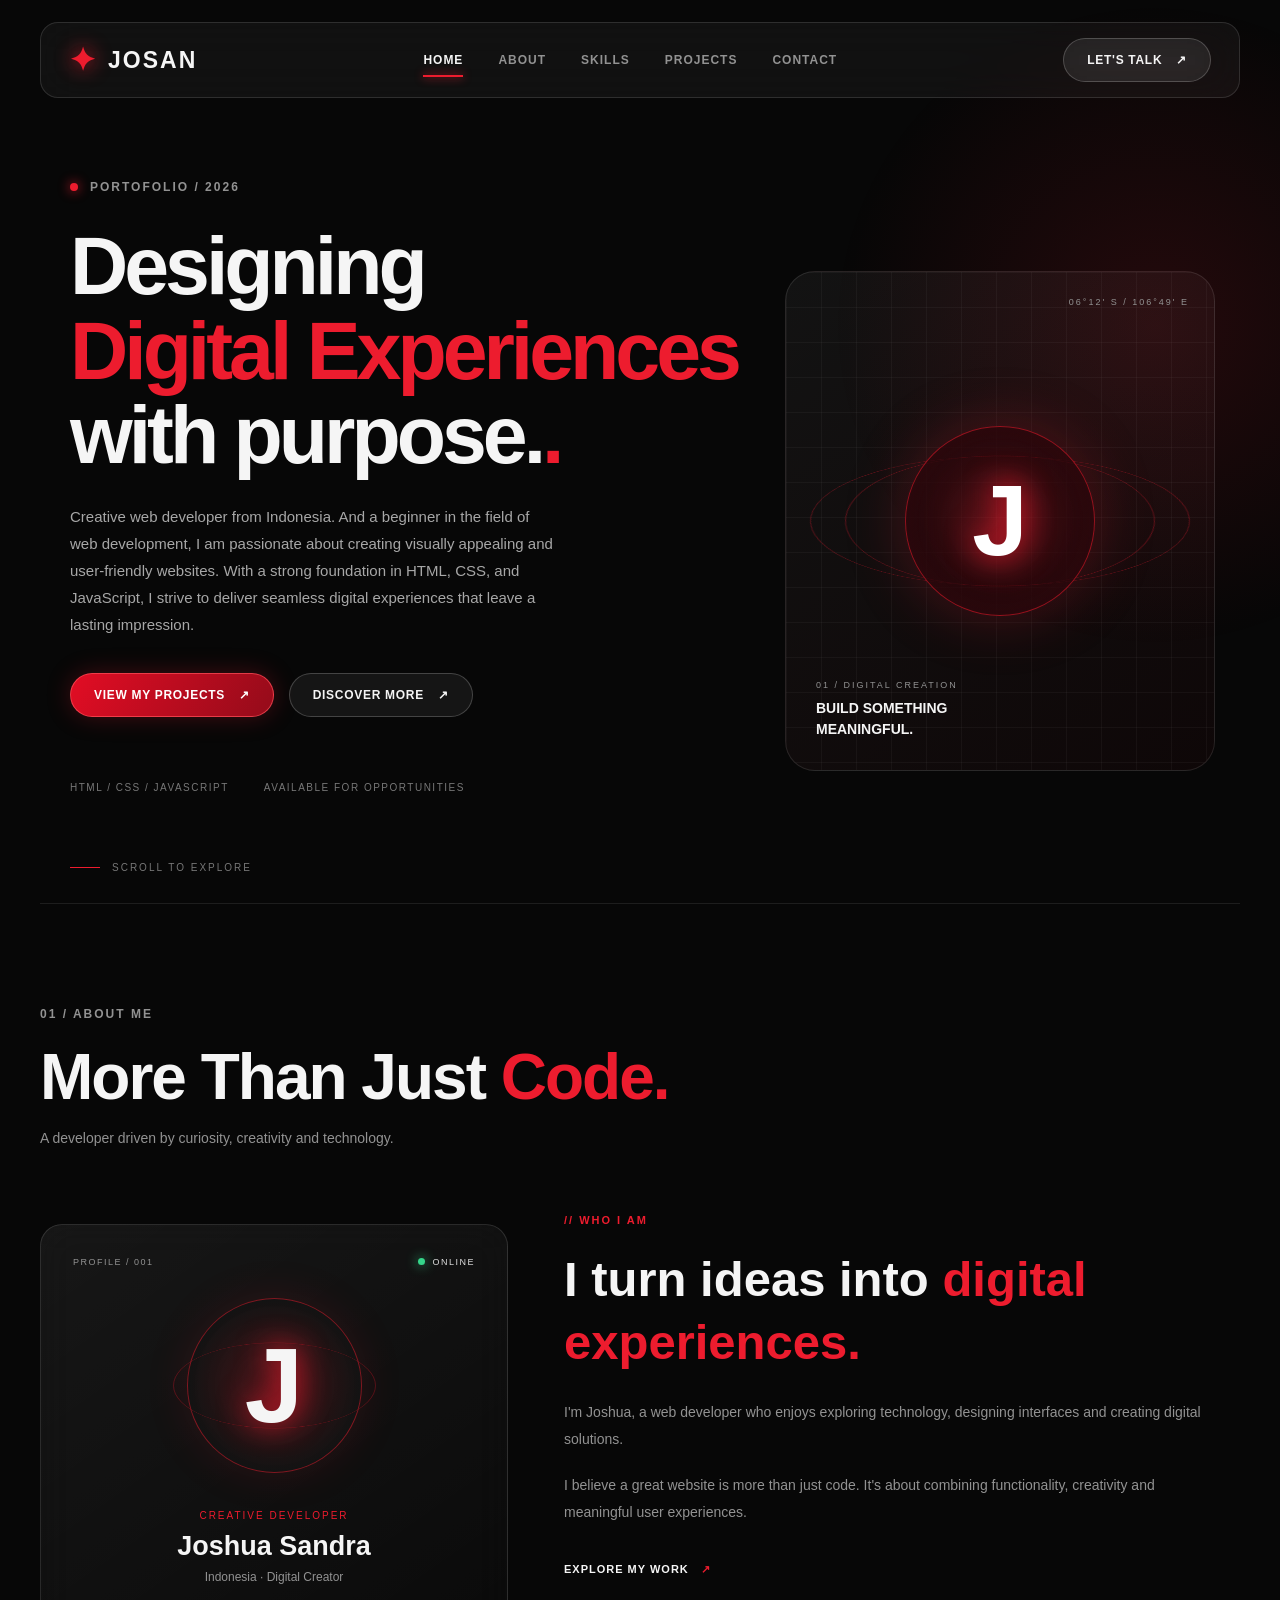
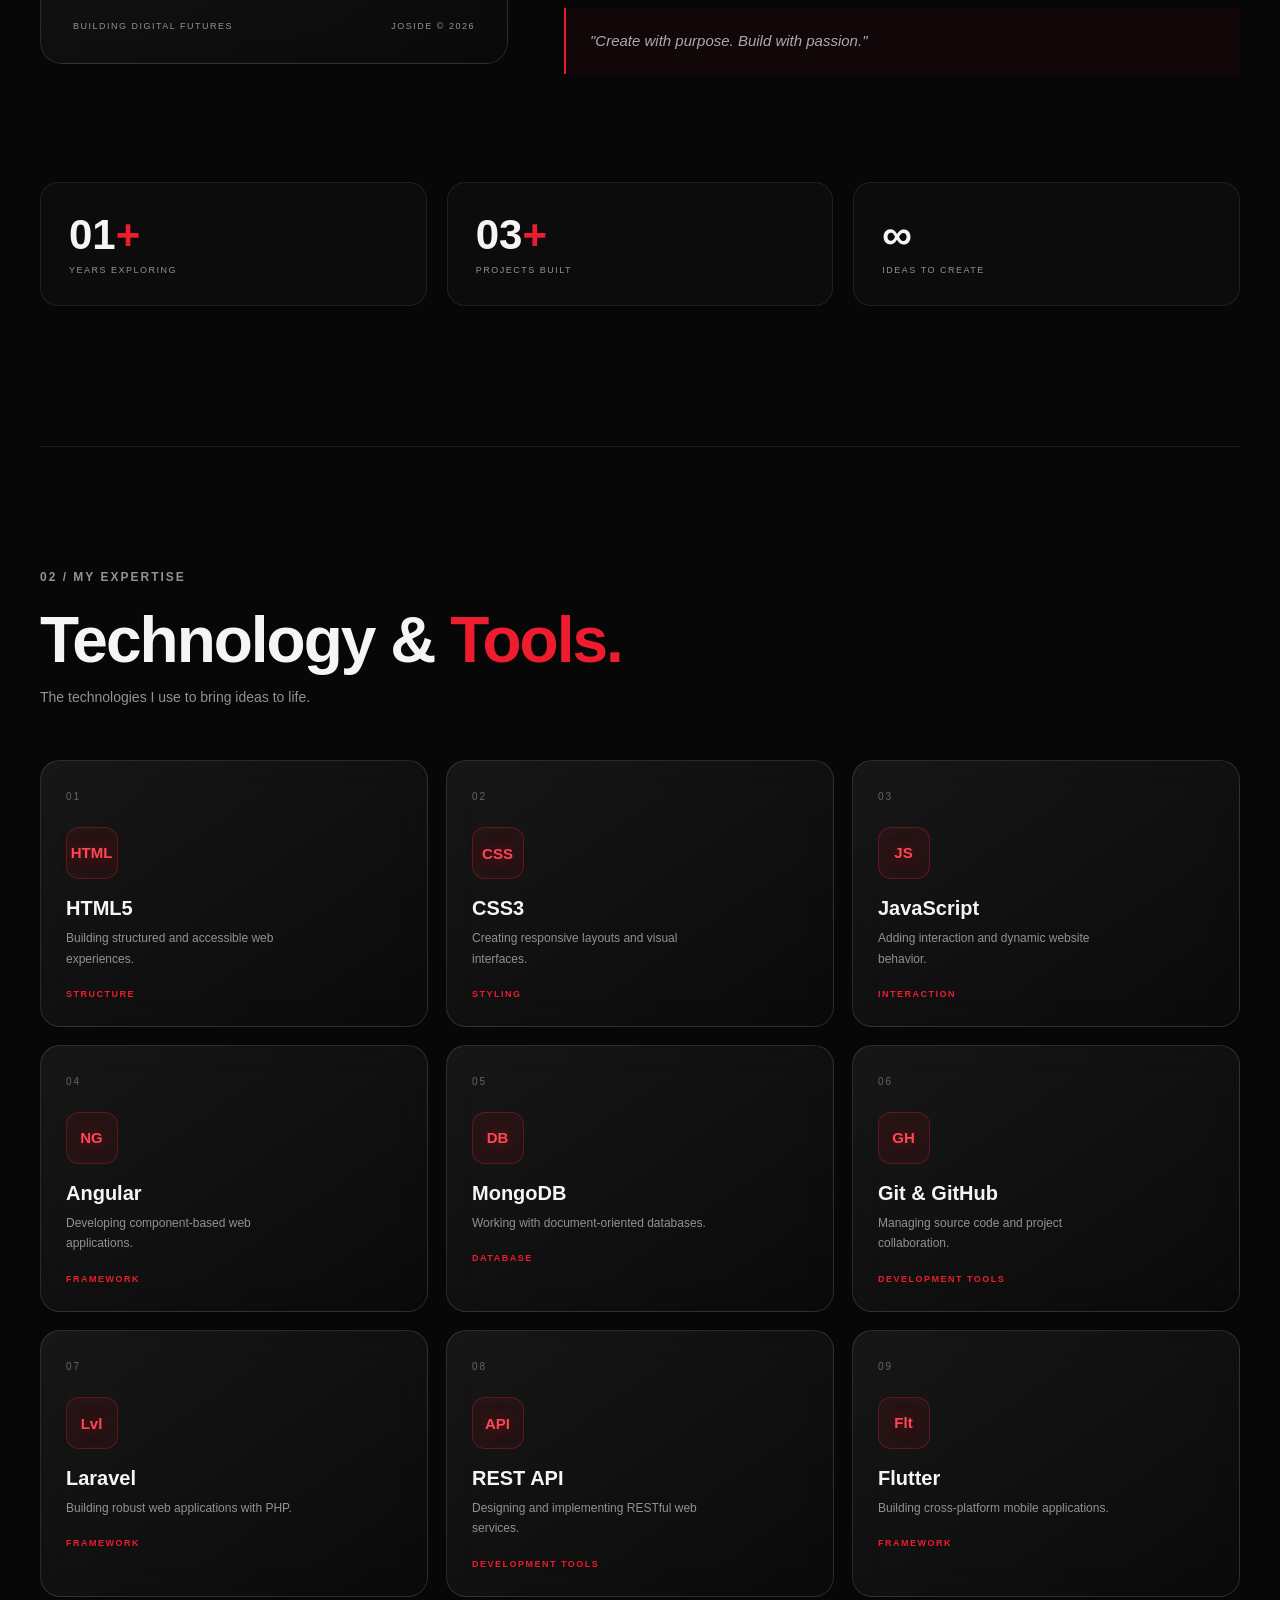
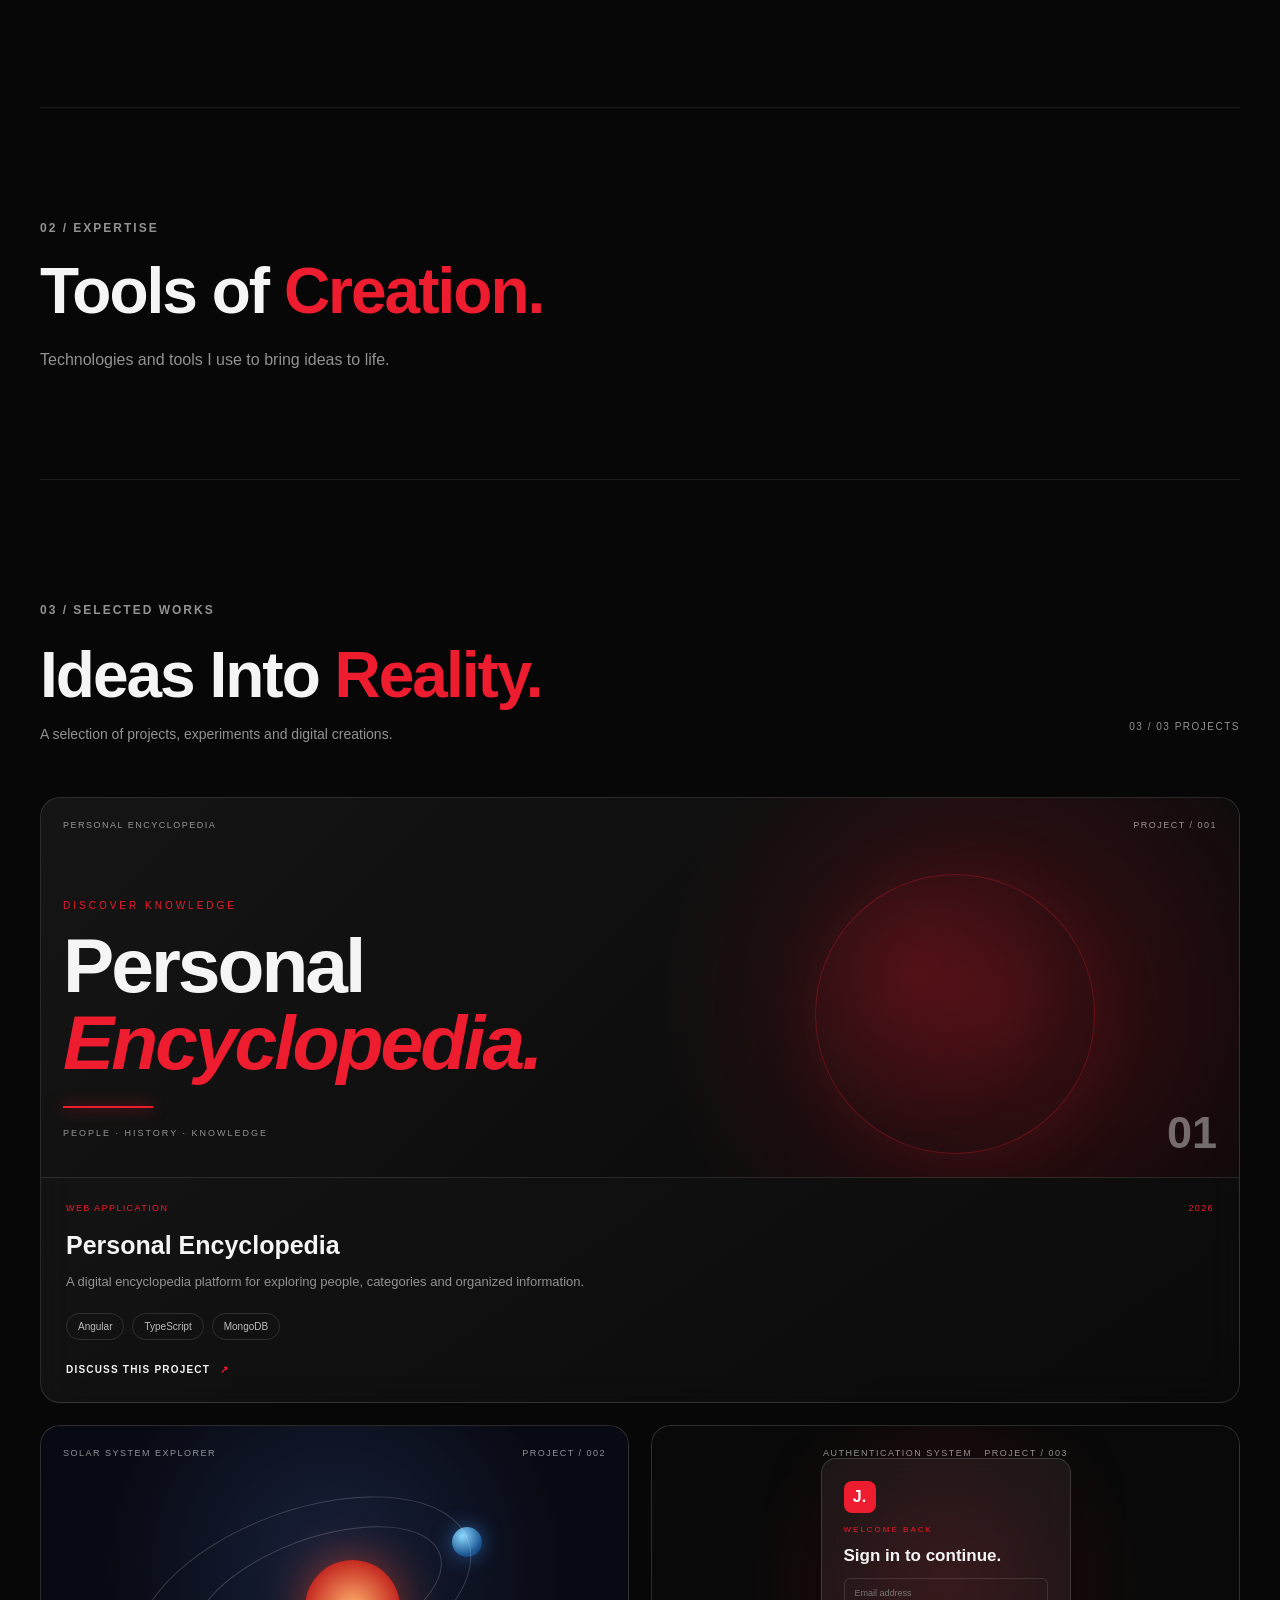
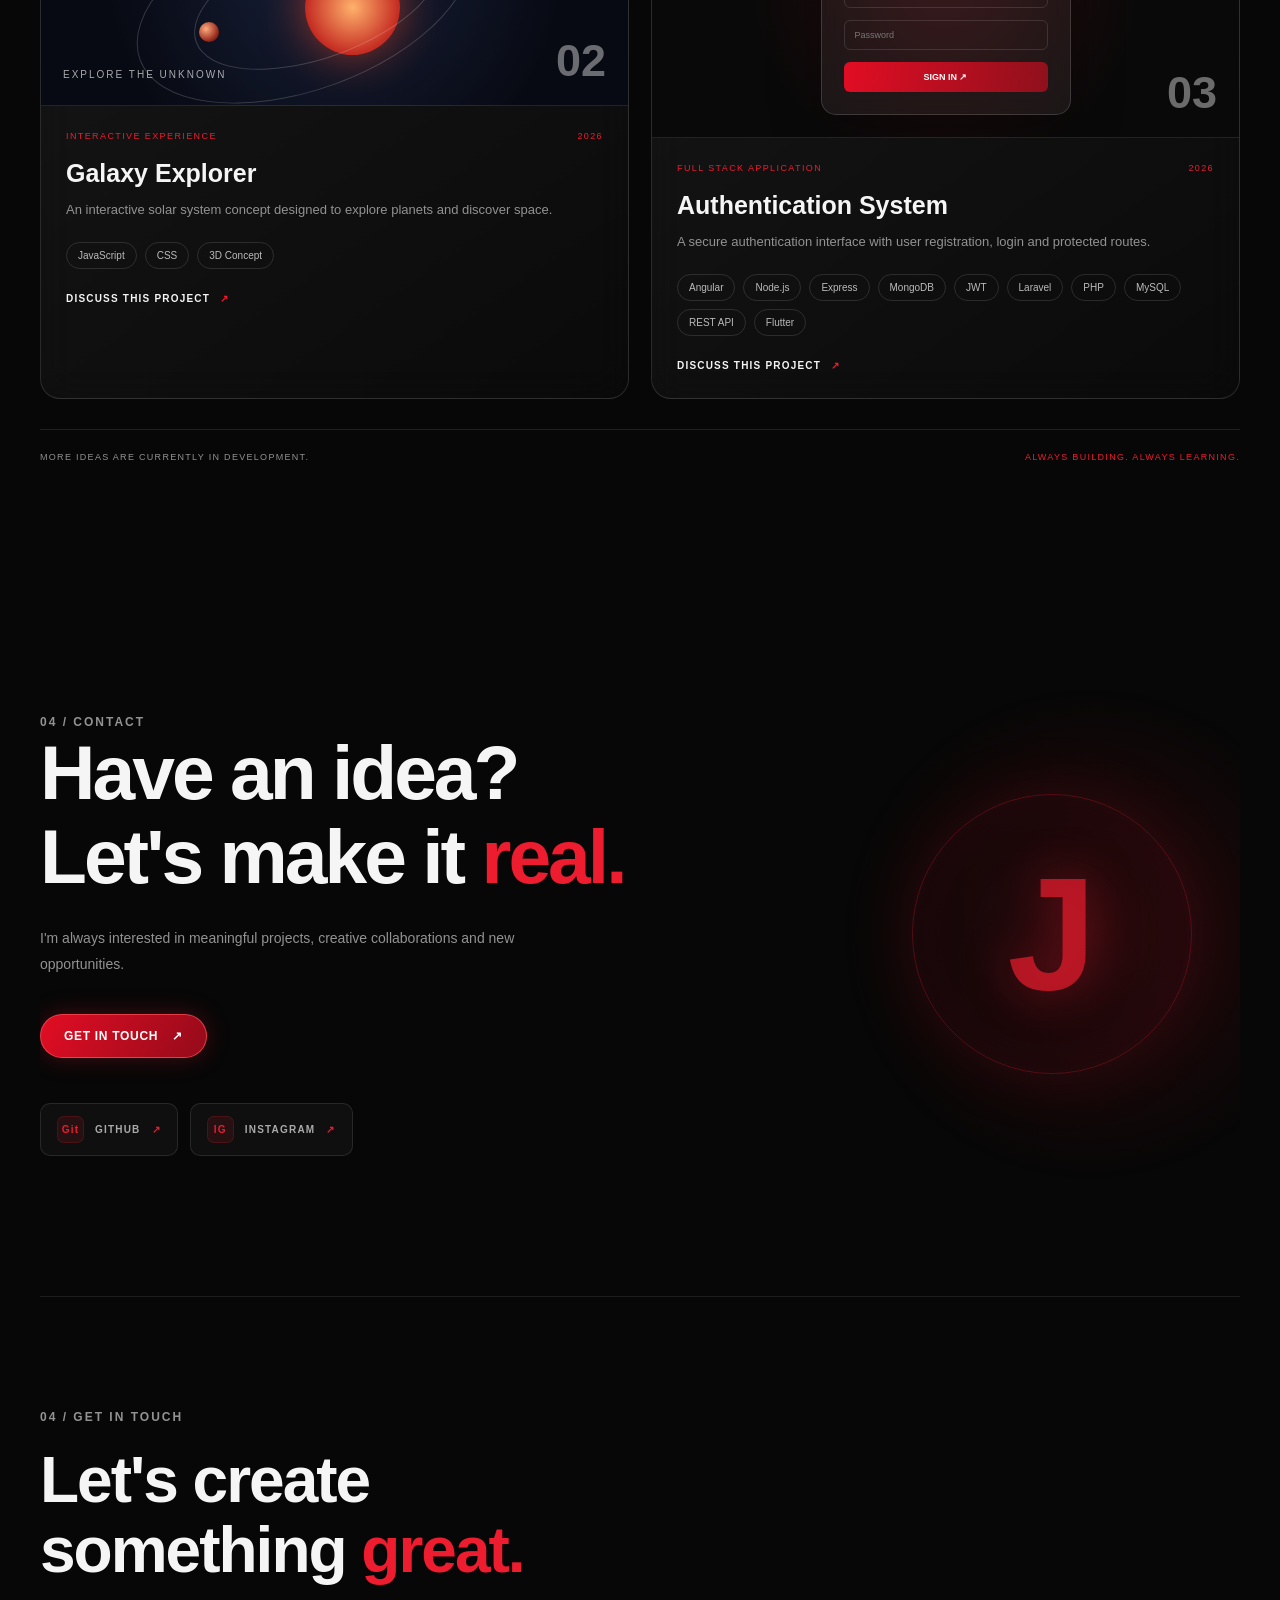
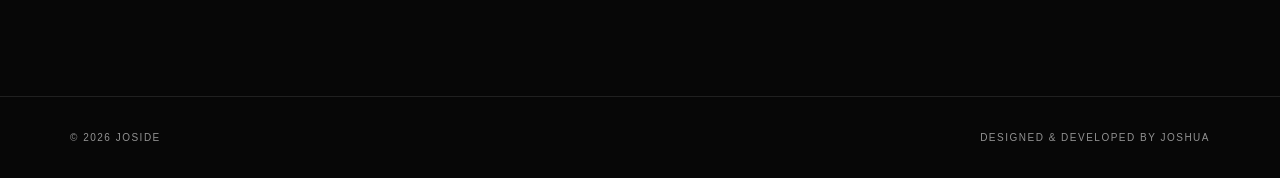
==== commit ddd03e64: "second-commit" ====
--- a/index.html
+++ b/index.html
@@ -506,8 +506,41 @@
 
         <a href="mailto:Joshuasandra54@gmail.com"
            class="primary-button contact-button">
-            GET IN TOUCH <span>↗</span>
+
+           
+           GET IN TOUCH <span>↗</span>
         </a>
+        
+        <div class="contact-socials">
+
+            <a
+                href="https://github.com/Yuukii908"
+                target="_blank"
+                rel="noopener noreferrer"
+                class="social-link"
+                aria-label="Visit Github Profile"
+            >
+                <span class="social-icon">Git</span>
+                <span>GITHUB</span>
+                <span class="social-arrow">↗</span>
+            </a>
+
+            <a 
+                href="https://www.instagram.com/wirangga.__/"
+                target="_blank"
+                rel="noopener noreferrer"
+                class="social-link"
+                aria-label="Visit Instagram Profile"
+            >
+                <span class="social-icon">IG</span>
+                <span>INSTAGRAM</span>
+                <span class="social-arrow">↗</span>
+            </a>
+
+
+        
+        </div>
+
 
     </div>
 
--- a/css/style.css
+++ b/css/style.css
@@ -278,7 +278,7 @@
 .hero-visual {
     position: absolute;
     right: 65px;
-    top: 50%;
+    top: 30%;
 
     width: 430px;
     height: 500px;
@@ -415,18 +415,29 @@
 
 /* CONTENT SECTIONS */
 
-.content-section {
-    max-width: var(--container);
-    margin: auto;
-    padding: 110px 70px;
-
+/* =========================================
+   GLOBAL CONTENT SECTIONS
+========================================= */
+
+.content-section,
+.about-section,
+.skills-section,
+.projects-section {
+    width: min(calc(100% - 80px), var(--container));
+    margin-inline: auto;
+    padding: 110px 0;
+
+    box-sizing: border-box;
     border-top: 1px solid rgba(255, 255, 255, 0.09);
 }
 
 .section-heading h2 {
+    position: static;
     margin-top: 20px;
+
     font-family: var(--font-display);
     font-size: clamp(40px, 5vw, 65px);
+    line-height: 1.1;
     letter-spacing: -2px;
 }
 
@@ -467,7 +478,7 @@
 .reveal.active {
     opacity: 1;
     transform: translateY(0);
-    filter: blur(0);
+    filter: blur(0);;
 }
 
 @media (prefers-reduced-motion: reduce) {
@@ -541,15 +552,101 @@
    ABOUT SECTION
 ========================= */
 
+/* =========================================
+   ABOUT SECTION
+========================================= */
+
 .about-section {
     padding-top: 120px;
 }
 
 .about-grid {
     display: grid;
-    grid-template-columns: 0.9fr 1.3fr;
-    gap: 25px;
-    margin-top: 55px;
+    grid-template-columns: minmax(0, 0.9fr) minmax(0, 1.3fr);
+
+    gap: clamp(30px, 4vw, 56px);
+    align-items: center;
+
+    margin-top: 50px;
+    padding: 0;
+}
+
+/* PROFILE */
+
+.about-profile {
+    min-width: 0;
+    min-height: 440px;
+    padding: 32px;
+
+    display: flex;
+    flex-direction: column;
+    justify-content: space-between;
+
+    border-radius: 20px;
+}
+
+/* DESCRIPTION */
+
+.about-description {
+    min-width: 0;
+    padding: 20px 0;
+
+    display: flex;
+    flex-direction: column;
+    justify-content: center;
+}
+
+.about-description h3 {
+    font-family: var(--font-display);
+    font-size: clamp(30px, 3.5vw, 46px);
+    line-height: 1.25;
+    margin: 22px 0;
+}
+
+.about-description p {
+    max-width: 600px;
+    margin-bottom: 18px;
+
+    color: var(--gray);
+    font-size: 14px;
+    line-height: 1.9;
+}
+
+/* QUOTE */
+
+.about-quote {
+    margin-top: 30px;
+    padding: 18px 22px;
+
+    border-left: 2px solid var(--red);
+    background: rgba(237, 28, 46, 0.045);
+
+    color: #aaa;
+    font-family: var(--font-display);
+    font-style: italic;
+    font-size: 15px;
+    line-height: 1.7;
+}
+
+/* STATISTICS */
+
+.about-stats {
+    grid-column: 1 / -1;
+
+    display: grid;
+    grid-template-columns: repeat(3, minmax(0, 1fr));
+
+    gap: 20px;
+    margin-top: 20px;
+}
+
+.stat-item {
+    min-width: 0;
+    padding: 28px;
+
+    background: rgba(255, 255, 255, 0.025);
+    border: 1px solid rgba(255, 255, 255, 0.08);
+    border-radius: 16px;
 }
 
 /* PROFILE */
@@ -1238,85 +1335,270 @@
     letter-spacing: 1.3px;
 }
 
-/* =========================
+
+/* =========================================
    CONTACT SECTION
-========================= */
+========================================= */
 
 .contact-section {
     position: relative;
-    min-height: 550px;
+
+    width: min(calc(100% - 80px), var(--container));
+    min-height: 620px;
+
+    margin-inline: auto;
+    padding: 110px 0;
 
     display: flex;
     align-items: center;
+
+    box-sizing: border-box;
     overflow: hidden;
 }
+
+/* CONTACT CONTENT */
 
 .contact-content {
     position: relative;
     z-index: 2;
-    max-width: 800px;
+
+    width: 65%;
+    max-width: 760px;
+    padding: 30px 0;
+}
+
+.contact-content .mini-label {
+    display: inline-block;
+    margin-bottom: 20px;
 }
 
 .contact-content h2 {
-    margin-top: 25px;
-
-    font-family: var(--font-display);
-    font-size: clamp(48px, 7vw, 90px);
-    line-height: 1.05;
-    letter-spacing: -4px;
+    max-width: 700px;
+    margin: 0;
+
+    font-family: var(--font-display);
+    font-size: clamp(48px, 6vw, 82px);
+    line-height: 1.1;
+    letter-spacing: -3px;
 }
 
 .contact-content p {
     max-width: 480px;
-    margin-top: 25px;
+    margin-top: 26px;
 
     color: var(--gray);
     font-size: 14px;
-    line-height: 1.8;
+    line-height: 1.9;
 }
 
 .contact-button {
-    margin-top: 35px;
-}
+    margin-top: 36px;
+}
+
+/* BACKGROUND GLOW */
 
 .contact-glow {
     position: absolute;
     width: 500px;
     height: 500px;
+
     right: -100px;
-    top: 0;
+    top: 50%;
+    transform: translateY(-50%);
 
     background: radial-gradient(
         circle,
-        rgba(237,28,46,.16),
+        rgba(237, 28, 46, 0.16),
         transparent 70%
     );
-}
+
+    pointer-events: none;
+}
+
+/* CIRCULAR DECORATION */
 
 .contact-decoration {
     position: absolute;
-    right: 10%;
+    z-index: 1;
+
+    width: 280px;
+    height: 280px;
+
+    right: 4%;
     top: 50%;
     transform: translateY(-50%);
 
-    width: 300px;
-    height: 300px;
-
     display: grid;
     place-items: center;
 
-    border: 1px solid rgba(237,28,46,.3);
+    border: 1px solid rgba(237, 28, 46, 0.3);
     border-radius: 50%;
 
     box-shadow:
-        0 0 70px rgba(237,28,46,.1),
-        inset 0 0 70px rgba(237,28,46,.08);
+        0 0 70px rgba(237, 28, 46, 0.1),
+        inset 0 0 70px rgba(237, 28, 46, 0.08);
+
+    pointer-events: none;
 }
 
 .contact-decoration span {
-    color: rgba(237,28,46,.7);
-    font-family: var(--font-display);
-    font-size: 180px;
+    color: rgba(237, 28, 46, 0.7);
+
+    font-family: var(--font-display);
+    font-size: 160px;
     font-weight: 700;
-    text-shadow: 0 0 50px rgba(237,28,46,.4);
-}
+
+    text-shadow: 0 0 50px rgba(237, 28, 46, 0.4);
+}
+
+
+/* =========================================
+   CONTACT SOCIAL LINKS
+========================================= */
+
+.contact-socials {
+    display: flex;
+    flex-wrap: wrap;
+    gap: 12px;
+
+    margin-top: 45px;
+}
+
+.social-link {
+    display: inline-flex;
+    align-items: center;
+    gap: 11px;
+
+    padding: 12px 16px;
+
+    color: #aaa;
+    background: rgba(255, 255, 255, 0.035);
+
+    border: 1px solid rgba(255, 255, 255, 0.1);
+    border-radius: 10px;
+
+    font-size: 10px;
+    font-weight: 700;
+    letter-spacing: 1.2px;
+
+    transition:
+        color 0.3s ease,
+        background 0.3s ease,
+        border-color 0.3s ease,
+        transform 0.3s ease;
+}
+
+.social-icon {
+    width: 27px;
+    height: 27px;
+
+    display: grid;
+    place-items: center;
+
+    color: var(--red);
+    background: rgba(237, 28, 46, 0.1);
+
+    border: 1px solid rgba(237, 28, 46, 0.2);
+    border-radius: 7px;
+
+    font-size: 10px;
+    font-weight: 800;
+}
+
+.social-arrow {
+    color: var(--red);
+    transition: transform 0.3s ease;
+}
+
+.social-link:hover {
+    color: white;
+    background: rgba(237, 28, 46, 0.08);
+    border-color: rgba(237, 28, 46, 0.5);
+
+    transform: translateY(-4px);
+}
+
+.social-link:hover .social-arrow {
+    transform: translate(3px, -3px);
+}
+
+
+
+/* =========================================
+   ABOUT SECTION — SPACING REFINEMENT
+========================================= */
+
+.about-section {
+  width: min(calc(100% - 80px), 1440px);
+  margin-inline: auto;
+  padding: 100px 0;
+  box-sizing: border-box;
+}
+
+/* Heading */
+.about-section .section-header {
+  margin-bottom: 56px;
+}
+
+.about-section .section-title {
+  margin-bottom: 16px;
+  line-height: 1.1;
+  letter-spacing: -1.5px;
+}
+
+.about-section .section-subtitle {
+  max-width: 600px;
+  line-height: 1.8;
+}
+
+/* Profile + Description */
+.about-grid {
+  display: grid;
+  grid-template-columns: 0.9fr 1.3fr;
+  gap: 56px;
+  align-items: center;
+  margin-bottom: 40px;
+}
+
+.about-profile {
+  min-width: 0;
+  padding: 32px;
+  border-radius: 22px;
+}
+
+.about-description {
+  min-width: 0;
+  padding: 12px 0;
+}
+
+.about-description h3 {
+  margin-bottom: 24px;
+  line-height: 1.3;
+}
+
+.about-description p {
+  max-width: 650px;
+  line-height: 1.9;
+  margin-bottom: 20px;
+}
+
+/* Quote */
+.about-quote {
+  margin-top: 32px;
+  padding: 20px 24px;
+  line-height: 1.7;
+}
+
+/* Statistics */
+.about-stats {
+  display: grid;
+  grid-template-columns: repeat(3, minmax(0, 1fr));
+  gap: 20px;
+  margin-top: 40px;
+}
+
+.about-stats > * {
+  min-width: 0;
+  padding: 28px;
+  border-radius: 18px;
+}
--- a/css/responsive.css
+++ b/css/responsive.css
@@ -266,3 +266,153 @@
         font-size: 13px;
     }
 }
+
+@media (max-width: 900px) {
+    .content-section,
+    .about-section,
+    .skills-section,
+    .projects-section {
+        width: calc(100% - 48px);
+        padding: 85px 0;
+    }
+
+    .about-grid {
+        grid-template-columns: 1fr;
+        gap: 30px;
+    }
+
+    .about-stats {
+        grid-template-columns: repeat(3, minmax(0, 1fr));
+    }
+}
+
+@media (max-width: 600px) {
+    .content-section,
+    .about-section,
+    .skills-section,
+    .projects-section {
+        width: calc(100% - 36px);
+        padding: 65px 0;
+    }
+
+    .about-profile {
+        min-height: 400px;
+        padding: 24px;
+    }
+
+    .about-stats {
+        grid-template-columns: 1fr;
+        gap: 12px;
+    }
+
+    .stat-item {
+        padding: 22px;
+    }
+}
+
+
+/* =========================================
+   CONTACT — RESPONSIVE
+========================================= */
+
+@media (max-width: 1024px) {
+    .contact-section {
+        min-height: 560px;
+        padding: 90px 0;
+    }
+
+    .contact-content {
+        max-width: 620px;
+    }
+
+    .contact-decoration {
+        width: 220px;
+        height: 220px;
+        right: 0;
+        opacity: 0.6;
+    }
+
+    .contact-decoration span {
+        font-size: 125px;
+    }
+}
+
+@media (max-width: 768px) {
+    .contact-section {
+        min-height: auto;
+        padding: 90px 0;
+    }
+
+    .contact-content {
+        max-width: 100%;
+        padding: 20px 0;
+    }
+
+    .contact-content h2 {
+        max-width: 550px;
+        font-size: clamp(44px, 9vw, 65px);
+        letter-spacing: -2px;
+    }
+
+    .contact-decoration {
+        width: 170px;
+        height: 170px;
+        right: -40px;
+        top: 20%;
+        opacity: 0.25;
+    }
+
+    .contact-decoration span {
+        font-size: 95px;
+    }
+}
+
+@media (max-width: 480px) {
+    .contact-section {
+        padding: 70px 0;
+    }
+
+    .contact-content h2 {
+        font-size: 44px;
+        line-height: 1.15;
+    }
+
+    .contact-content p {
+        font-size: 13px;
+        margin-top: 20px;
+    }
+
+    .contact-button {
+        margin-top: 28px;
+    }
+
+    .contact-decoration {
+        width: 130px;
+        height: 130px;
+        right: -55px;
+        top: 15%;
+    }
+
+    .contact-decoration span {
+        font-size: 75px;
+    }
+}
+
+
+@media (max-width: 480px) {
+    .contact-socials {
+        gap: 10px;
+        margin-top: 32px;
+    }
+
+    .social-link {
+        padding: 10px 12px;
+        gap: 8px;
+        font-size: 9px;
+    }
+
+    .social-icon {
+        width: 24px;
+        height: 24px;
+    }
+}
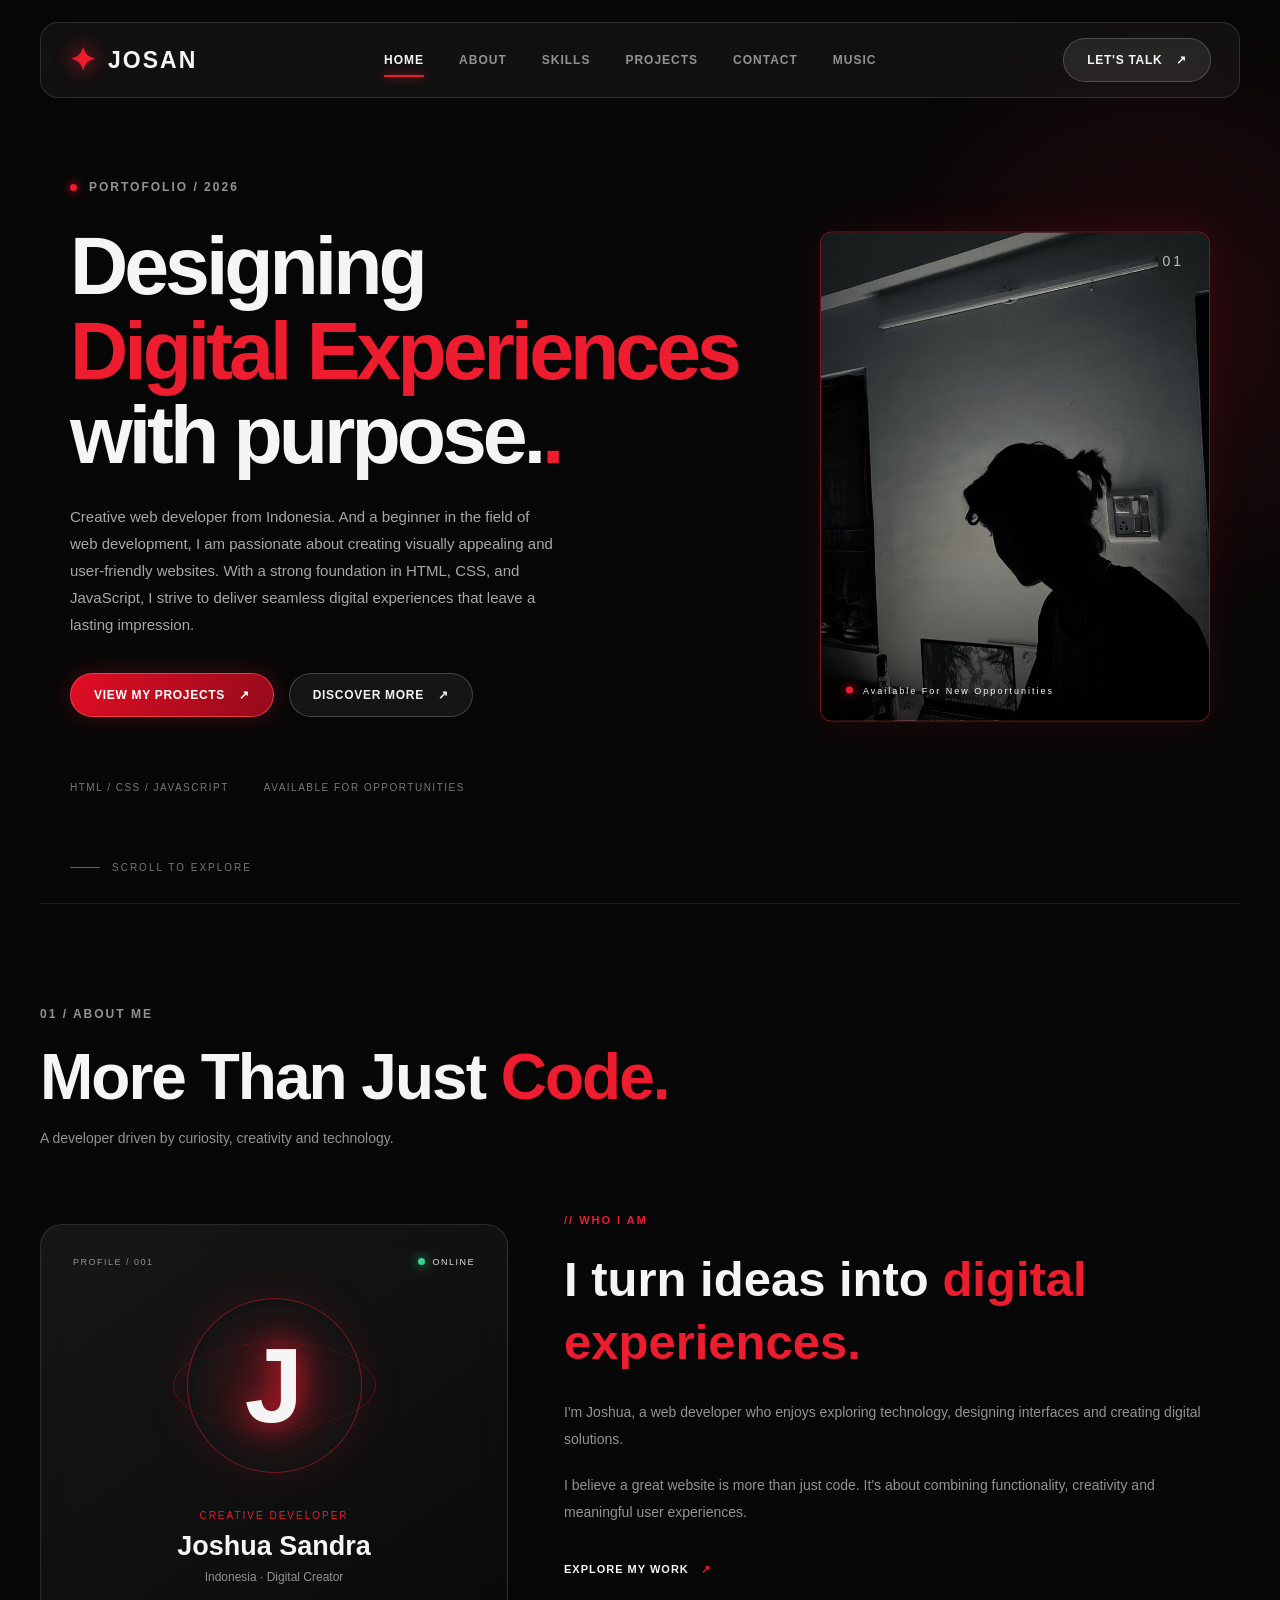
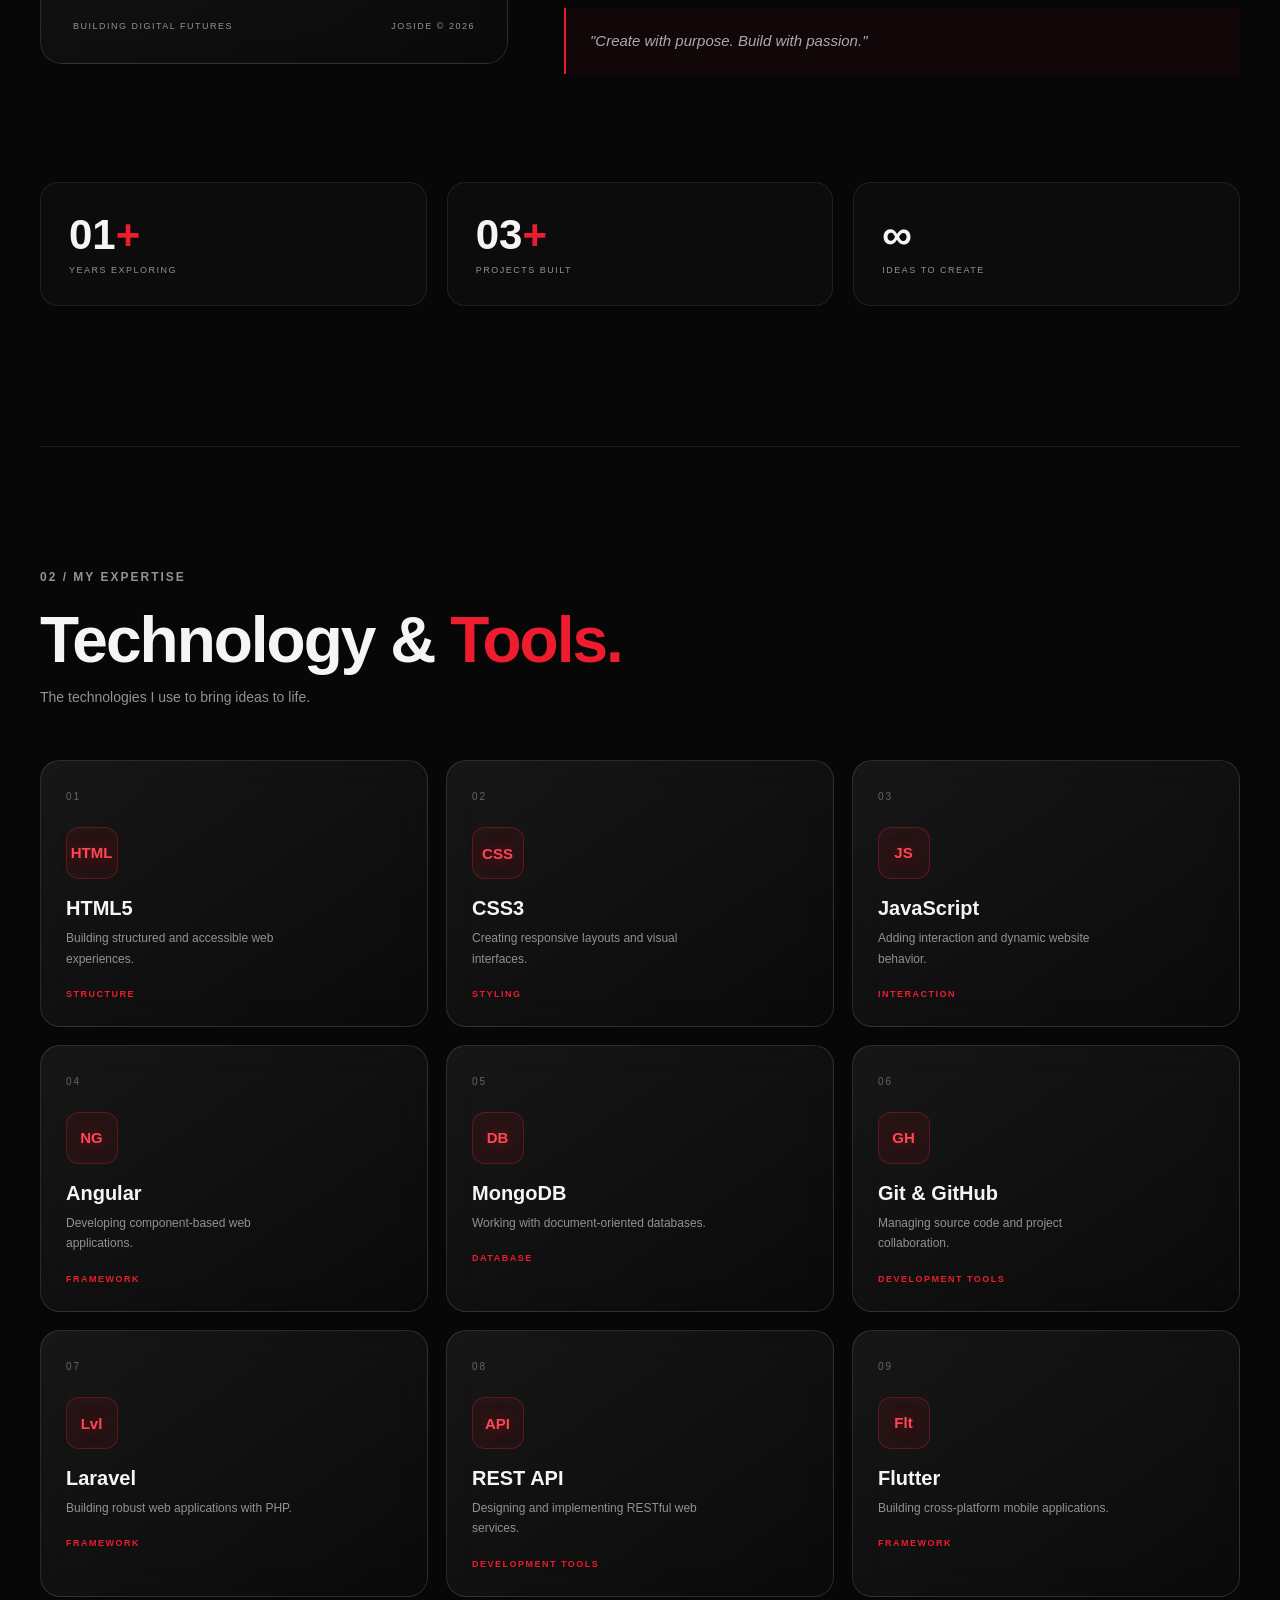
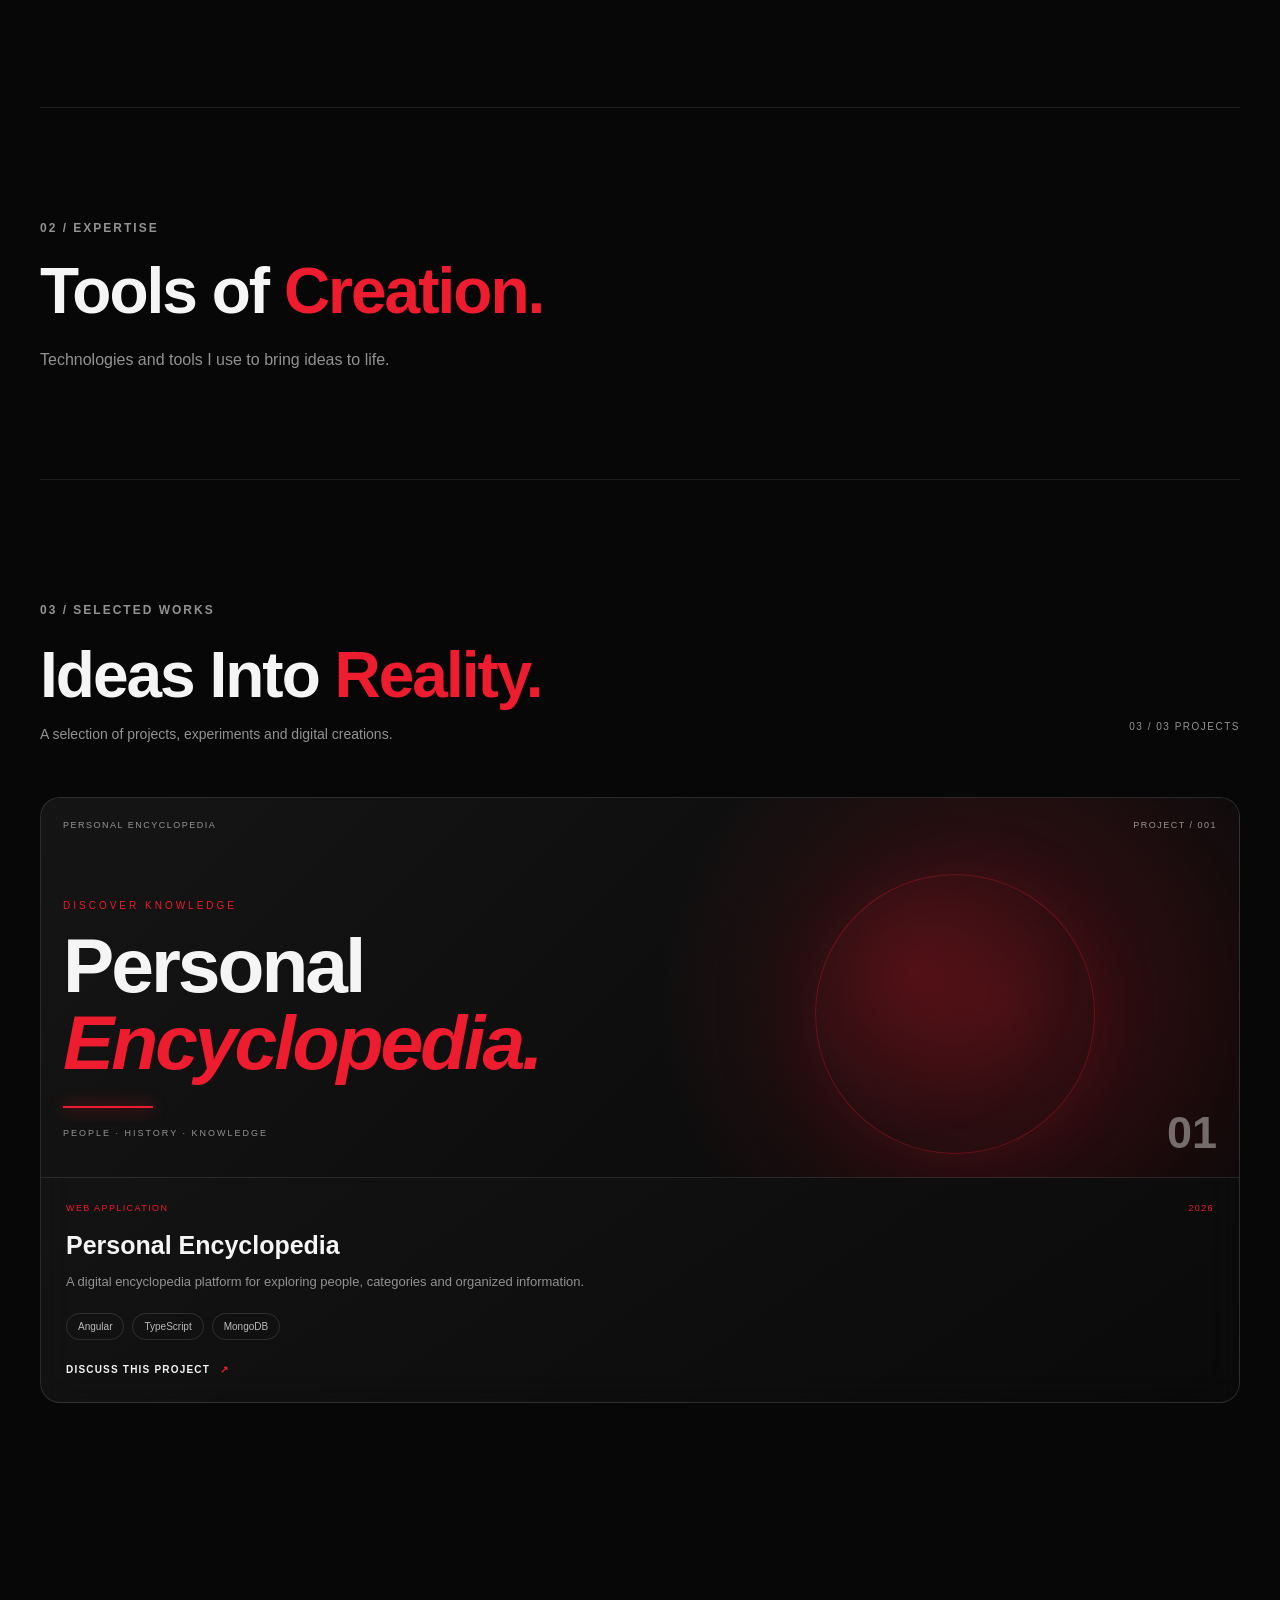
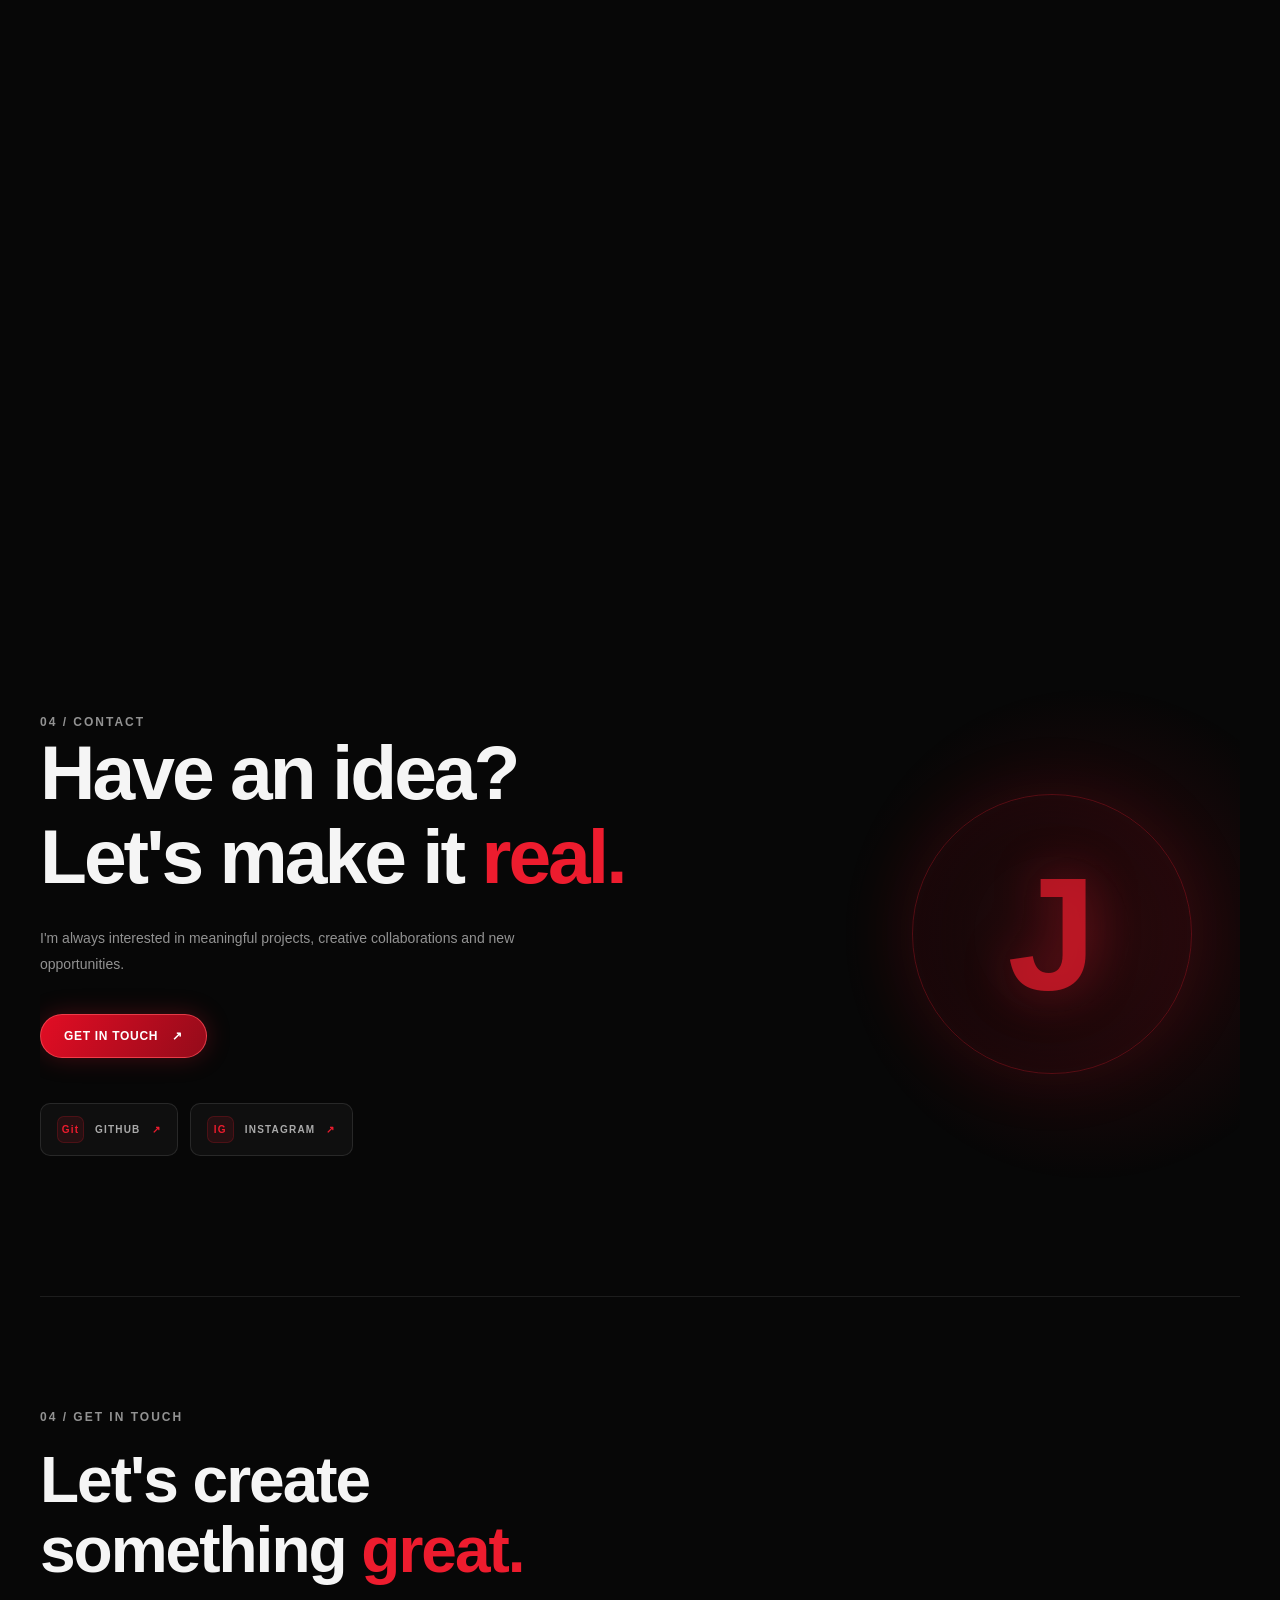
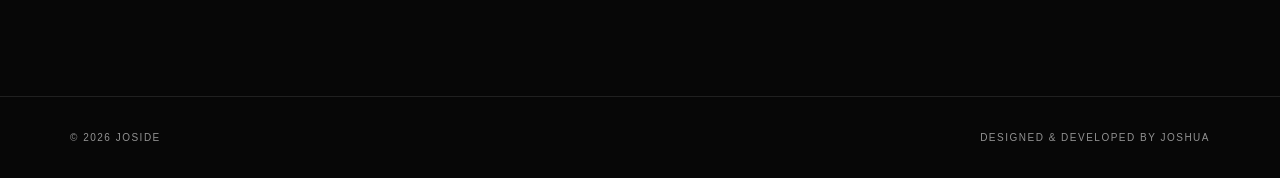
==== commit f5df0cd7: "Update Page Music" ====
--- a/index.html
+++ b/index.html
@@ -28,12 +28,14 @@
             JOSAN   
         </a>
 
+        
         <nav class="nav-menu" id="navMenu">
             <a href="#home" class="nav-link">Home</a>
             <a href="#about" class="nav-link">About</a>
             <a href="#skills" class="nav-link">Skills</a>
             <a href="#projects" class="nav-link">Projects</a>
             <a href="#contact" class="nav-link">Contact</a>
+            <a href="music.html" class="nav-link">Music</a>
         </nav>
 
         <a href="#contact" class="nav-cta glass-button">
@@ -86,21 +88,21 @@
 
             <!-- HERO VISUAL -->
             <div class="hero-visual reveal">
-                <div class="visual-grid"></div>
-                <div class="visual-orbit orbit-one"></div>
-                <div class="visual-orbit orbit-two"></div>
-
-                <div class="visual-core">
-                    <span>J</span>
-                </div>
-
-                <div class="visual-label">
-                    <span>01 / DIGITAL CREATION</span>
-                    <strong>BUILD SOMETHING<br>MEANINGFUL.</strong>
-                </div>
-
-                <div class="visual-coordinate">
-                    06°12' S / 106°49' E
+                <div class="hero-image-wrapper">
+                    <img
+                        src="assets/images/image.png"
+                        alt="Hero Image"
+                        class="hero-image"
+                    />
+
+                    <div class="hero-image-overlay"></div>
+
+                    <div class="hero-image-label">
+                        <span class="status-dot"></span>
+                        <span>Available For New Opportunities</span>
+                    </div>
+
+                    <div class="hero-image-number">01</div>
                 </div>
             </div>
 
@@ -537,7 +539,11 @@
                 <span class="social-arrow">↗</span>
             </a>
 
-
+            <a
+                hre
+            >
+
+            </a>
         
         </div>
 
--- a/css/style.css
+++ b/css/style.css
@@ -275,120 +275,120 @@
 
 /* HERO VISUAL */
 
+/* ==============================
+   HERO PROFILE IMAGE
+============================== */
+
 .hero-visual {
     position: absolute;
-    right: 65px;
-    top: 30%;
-
-    width: 430px;
-    height: 500px;
-
+    right: 70px;
+    top: 50%;
     transform: translateY(-45%);
-
-    display: flex;
-    align-items: center;
-    justify-content: center;
-
-    border: 1px solid rgba(255, 255, 255, 0.1);
-    border-radius: 30px;
-
-    background: linear-gradient(
-        145deg,
-        rgba(255, 255, 255, 0.05),
-        rgba(237, 28, 46, 0.035)
-    );
-
+    width: 390px;
+    height: 490px;
+    z-index: 2;
+    animation: heroImageReveal 1s ease forwards;
+}
+
+.hero-image-wrapper {
+    position: relative;
+    width: 100%;
+    height: 100%;
     overflow: hidden;
-}
-
-.visual-grid {
+    border: 1px solid rgba(237, 28, 46, 0.5);
+    border-radius: 12px;
+    background: #101010;
+
+    box-shadow:
+        0 0 40px rgba(237, 28, 46, 0.12),
+        inset 0 0 30px rgba(237, 28, 46, 0.05);
+
+    transition: transform 0.5s ease,
+                box-shadow 0.5s ease;
+}
+
+.hero-image-wrapper:hover {
+    transform: translateY(-8px);
+
+    box-shadow:
+        0 0 60px rgba(237, 28, 46, 0.22),
+        0 20px 50px rgba(0, 0, 0, 0.4);
+}
+
+.hero-image {
+    width: 100%;
+    height: 100%;
+    object-fit: cover;
+    object-position: center;
+    display: block;
+    filter: grayscale(20%);
+    transition: transform 0.7s ease,
+                filter 0.7s ease;
+}
+
+.hero-image-wrapper:hover .hero-image {
+    transform: scale(1.04);
+    filter: grayscale(0%);
+}
+
+.hero-image-overlay {
     position: absolute;
     inset: 0;
 
-    background-image:
-        linear-gradient(rgba(255,255,255,.035) 1px, transparent 1px),
-        linear-gradient(90deg, rgba(255,255,255,.035) 1px, transparent 1px);
-
-    background-size: 35px 35px;
-}
-
-.visual-core {
-    width: 190px;
-    height: 190px;
-
-    display: grid;
-    place-items: center;
-
-    border-radius: 50%;
-    border: 1px solid rgba(237, 28, 46, 0.6);
-
-    background: radial-gradient(
-        circle,
-        rgba(237, 28, 46, 0.35),
-        rgba(20, 5, 8, 0.8) 70%
+    background: linear-gradient(
+        180deg,
+        transparent 45%,
+        rgba(0, 0, 0, 0.85) 100%
     );
 
-    box-shadow:
-        0 0 60px rgba(237, 28, 46, 0.25),
-        inset 0 0 40px rgba(237, 28, 46, 0.2);
-
-    z-index: 2;
-}
-
-.visual-core span {
-    font-family: var(--font-display);
-    font-size: 100px;
-    font-weight: 700;
-    color: white;
-    text-shadow: 0 0 30px var(--red);
-}
-
-.visual-orbit {
+    pointer-events: none;
+}
+
+.hero-image-label {
     position: absolute;
-    width: 310px;
-    height: 310px;
-
-    border: 1px solid rgba(237, 28, 46, 0.35);
-    border-radius: 50%;
-}
-
-.orbit-one {
-    transform: rotateX(65deg) rotateZ(20deg);
-}
-
-.orbit-two {
-    width: 380px;
-    height: 380px;
-    transform: rotateX(70deg) rotateZ(-30deg);
-}
-
-.visual-label {
-    position: absolute;
-    bottom: 30px;
-    left: 30px;
-
-    display: flex;
-    flex-direction: column;
-    gap: 8px;
-}
-
-.visual-label span,
-.visual-coordinate {
-    color: var(--gray);
+    bottom: 25px;
+    left: 25px;
+
+    display: flex;
+    align-items: center;
+    gap: 10px;
+
+    color: #f5f5f5;
     font-size: 9px;
     letter-spacing: 2px;
-}
-
-.visual-label strong {
+    z-index: 2;
+}
+
+.status-dot {
+    width: 7px;
+    height: 7px;
+    border-radius: 50%;
+    background: var(--red);
+    box-shadow: 0 0 10px var(--red);
+}
+
+.hero-image-number {
+    position: absolute;
+    top: 20px;
+    right: 25px;
+
+    color: rgba(255, 255, 255, 0.7);
     font-family: var(--font-display);
     font-size: 14px;
-    line-height: 1.5;
-}
-
-.visual-coordinate {
-    position: absolute;
-    right: 25px;
-    top: 25px;
+    letter-spacing: 3px;
+    z-index: 2;
+}
+
+@keyframes heroImageReveal {
+    from {
+        opacity: 0;
+        transform: translate(40px, -45%);
+    }
+
+    to {
+        opacity: 1;
+        transform: translate(0, -45%);
+    }
 }
 
 /* SCROLL INDICATOR */
--- a/css/responsive.css
+++ b/css/responsive.css
@@ -416,3 +416,56 @@
         height: 24px;
     }
 }
+
+@media (max-width: 1024px) {
+    .hero-visual {
+        right: 30px;
+        width: 320px;
+        height: 420px;
+    }
+}
+
+@media (max-width: 768px) {
+    .hero {
+        min-height: auto;
+        padding: 140px 30px 80px;
+        flex-direction: column;
+        align-items: flex-start;
+        gap: 50px;
+    }
+
+    .hero-visual {
+        position: relative;
+        top: auto;
+        right: auto;
+        transform: none;
+
+        width: min(100%, 400px);
+        height: 460px;
+
+        margin: 0 auto;
+    }
+
+    @keyframes heroImageReveal {
+        from {
+            opacity: 0;
+            transform: translateY(30px);
+        }
+
+        to {
+            opacity: 1;
+            transform: translateY(0);
+        }
+    }
+}
+
+@media (max-width: 480px) {
+    .hero-visual {
+        height: 390px;
+    }
+
+    .hero-image-label {
+        font-size: 8px;
+        letter-spacing: 1px;
+    }
+}
